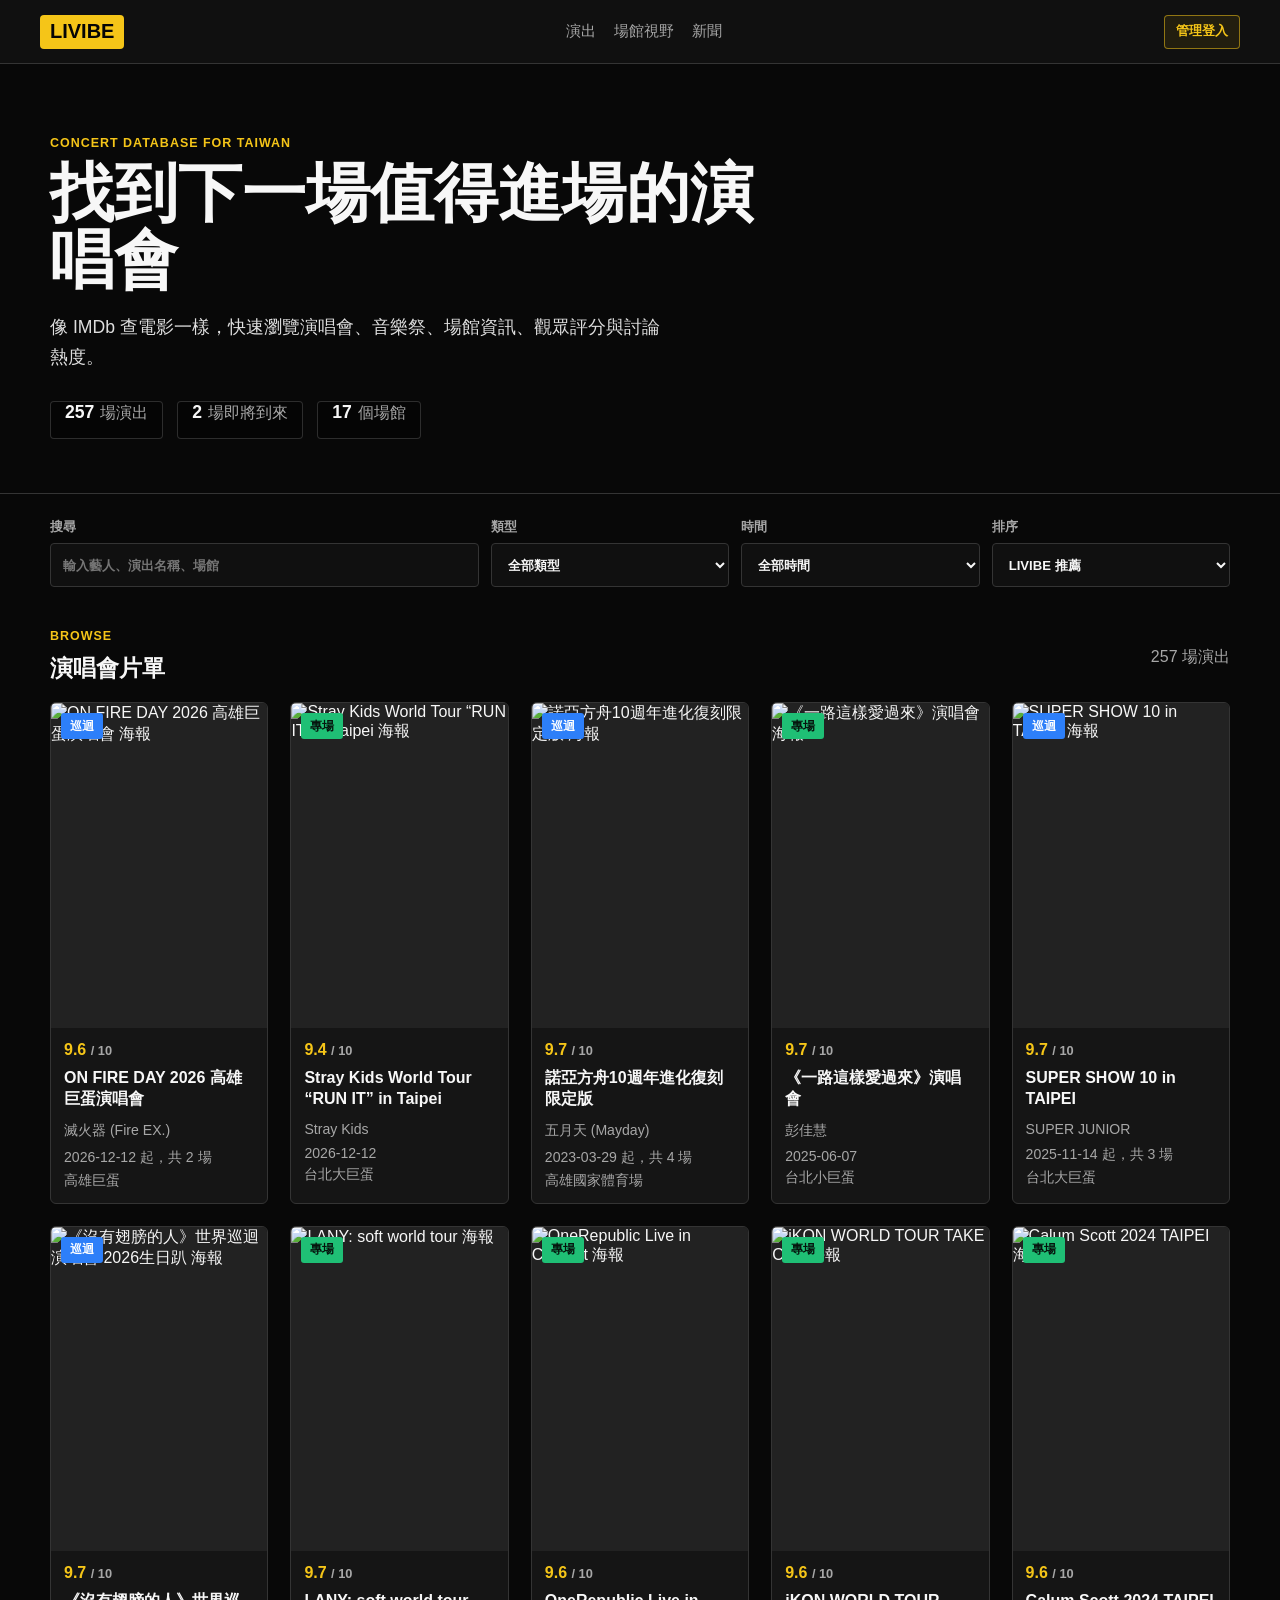
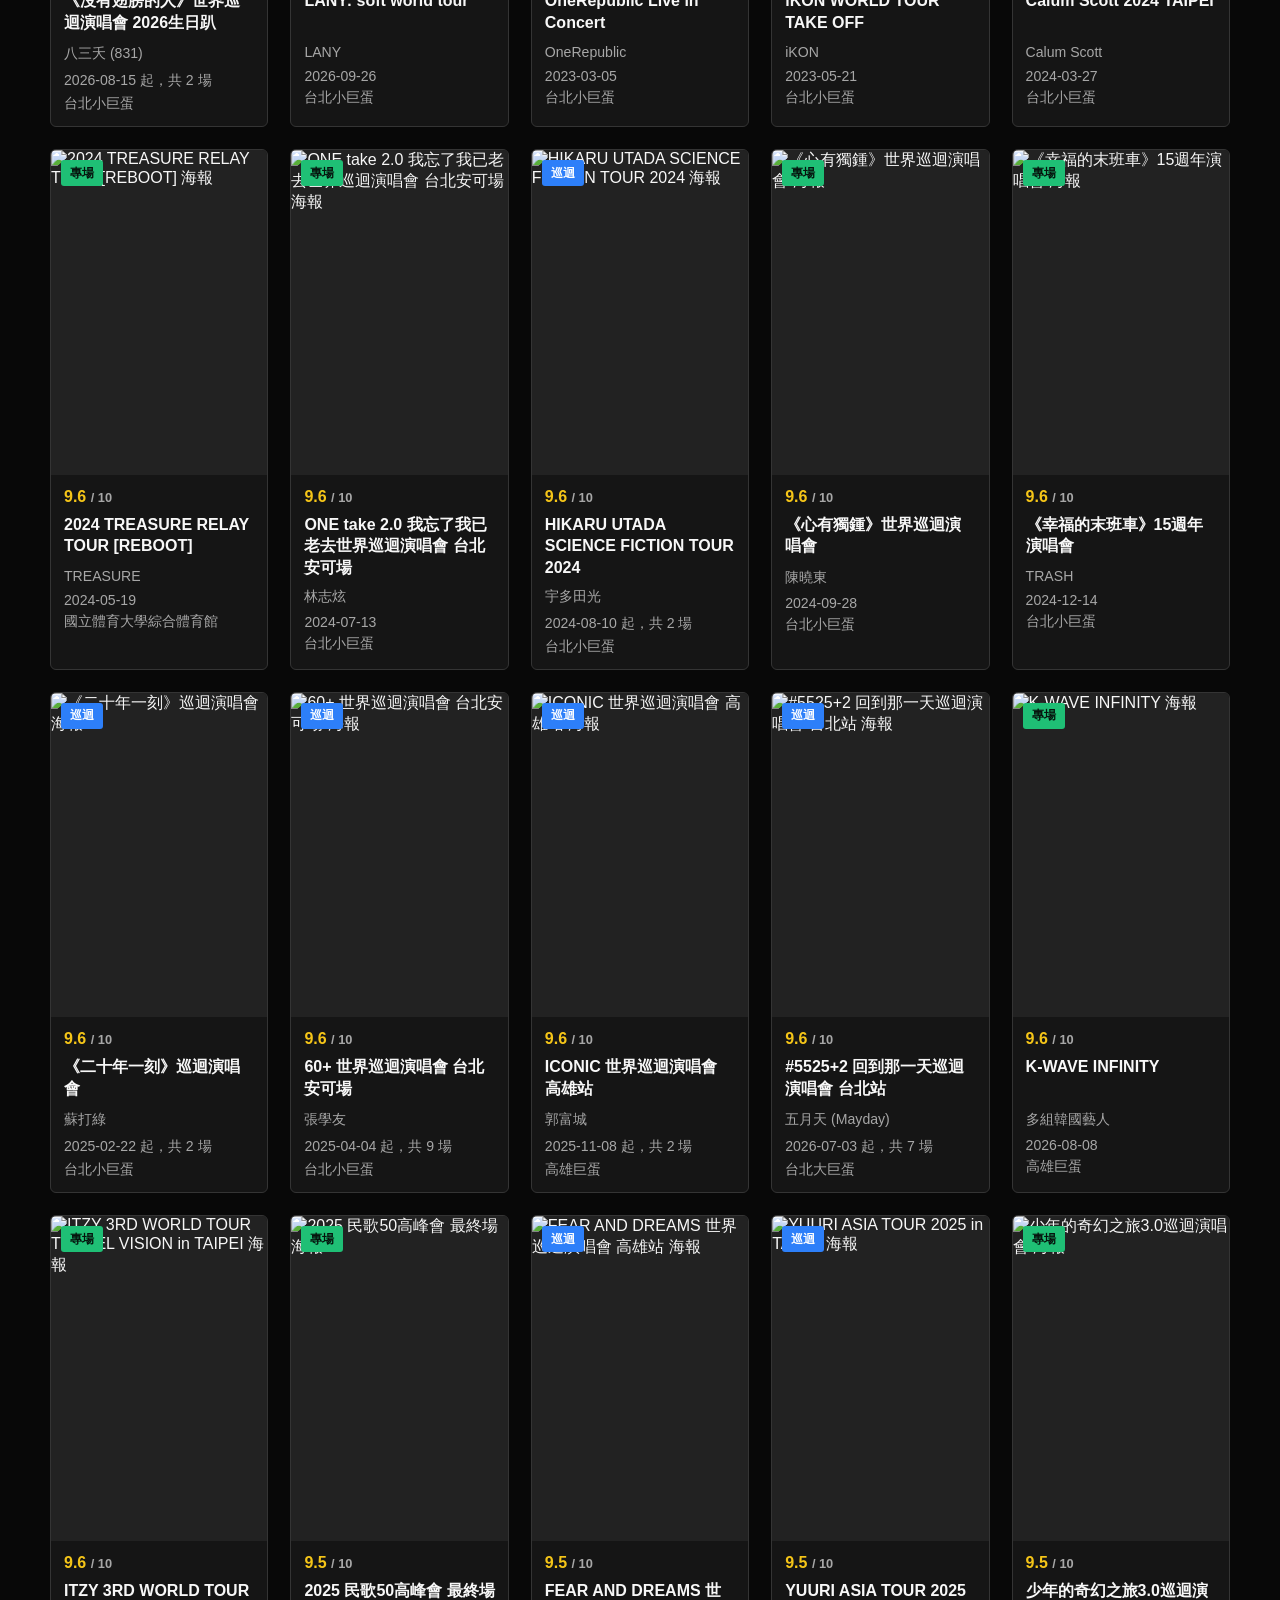
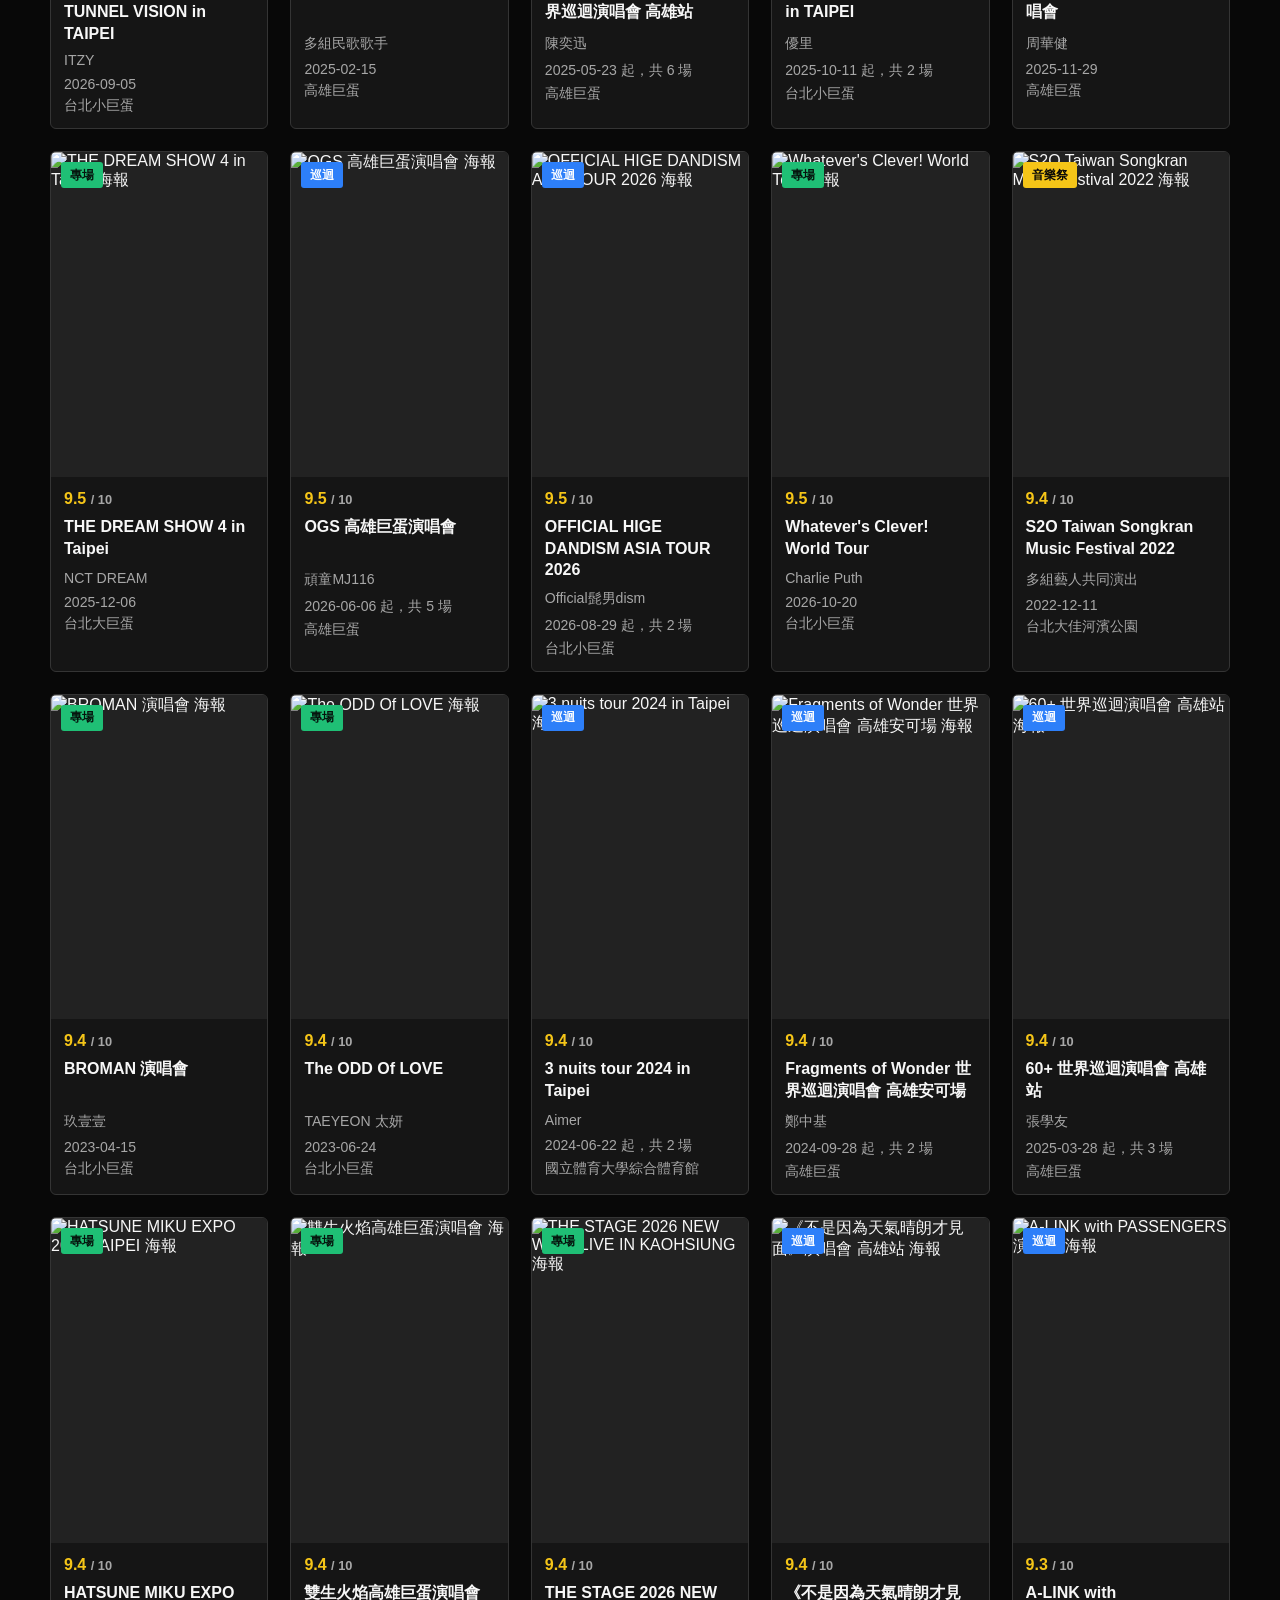
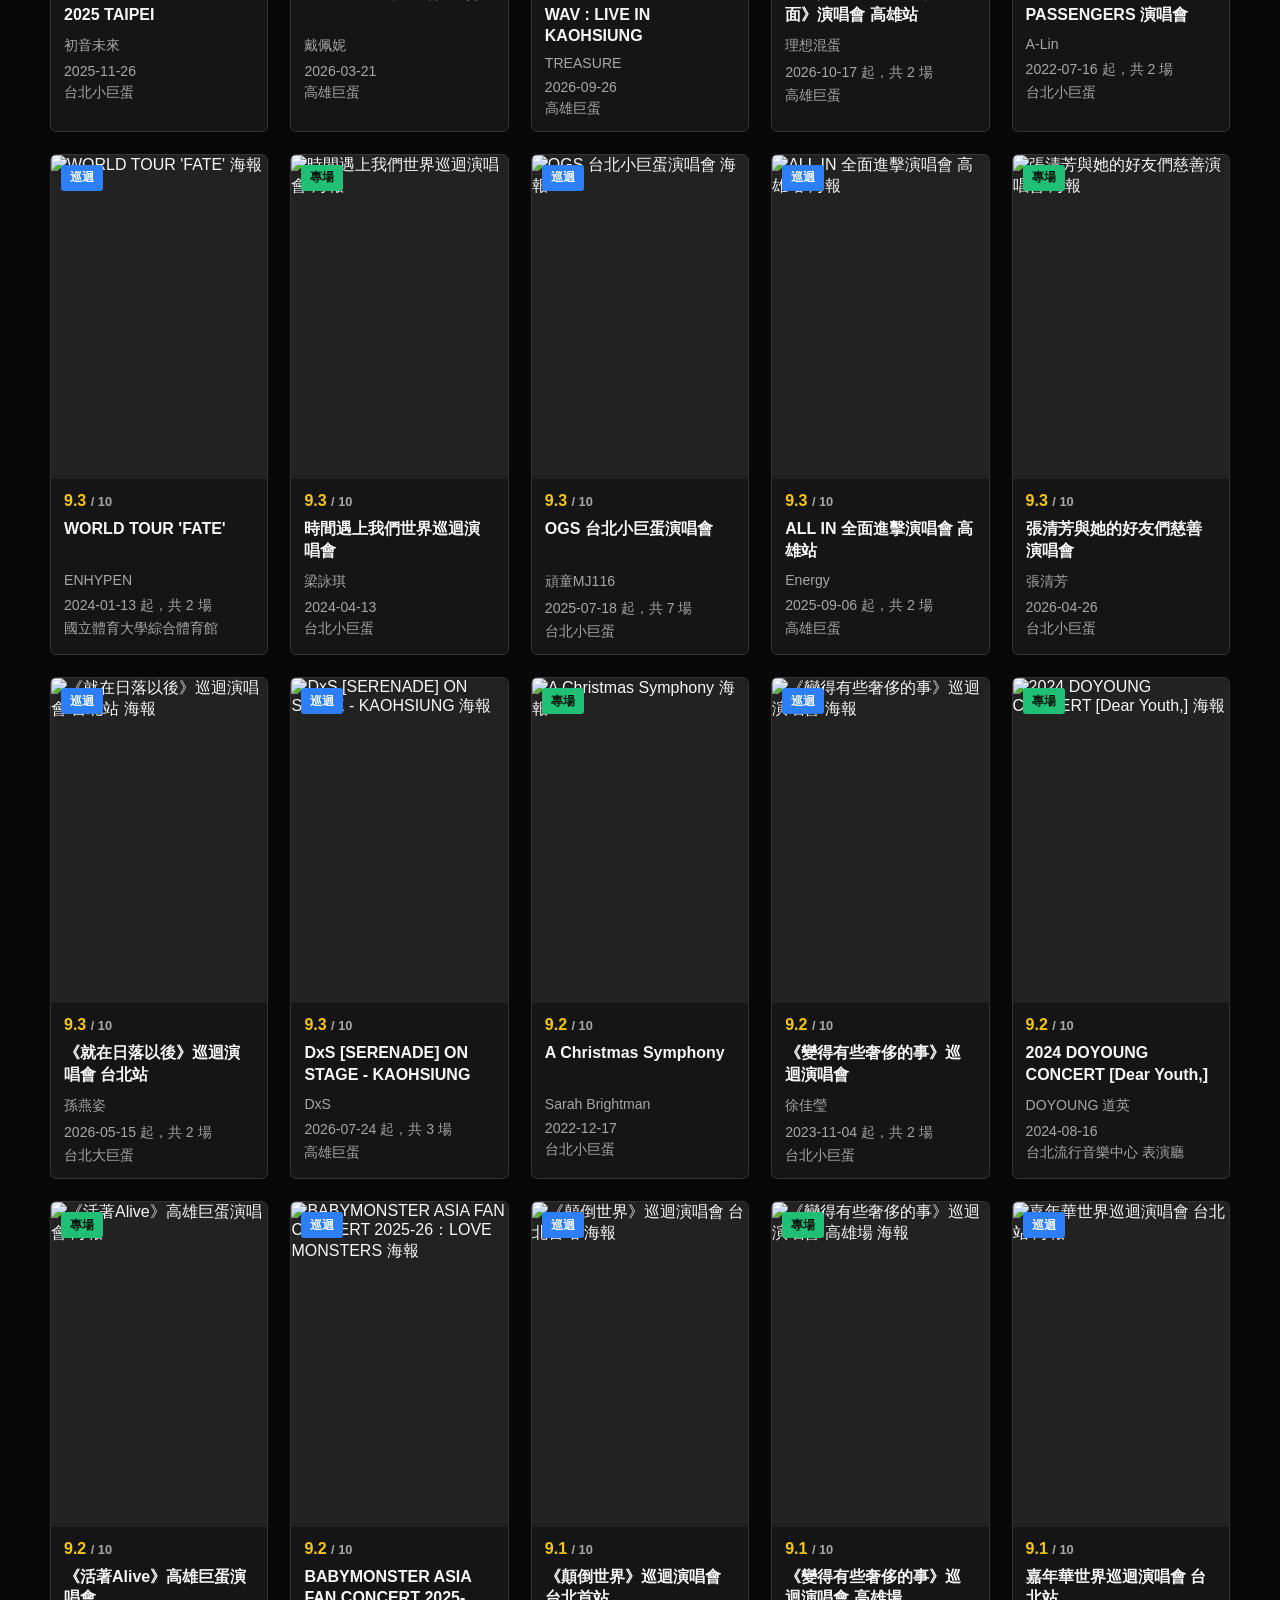
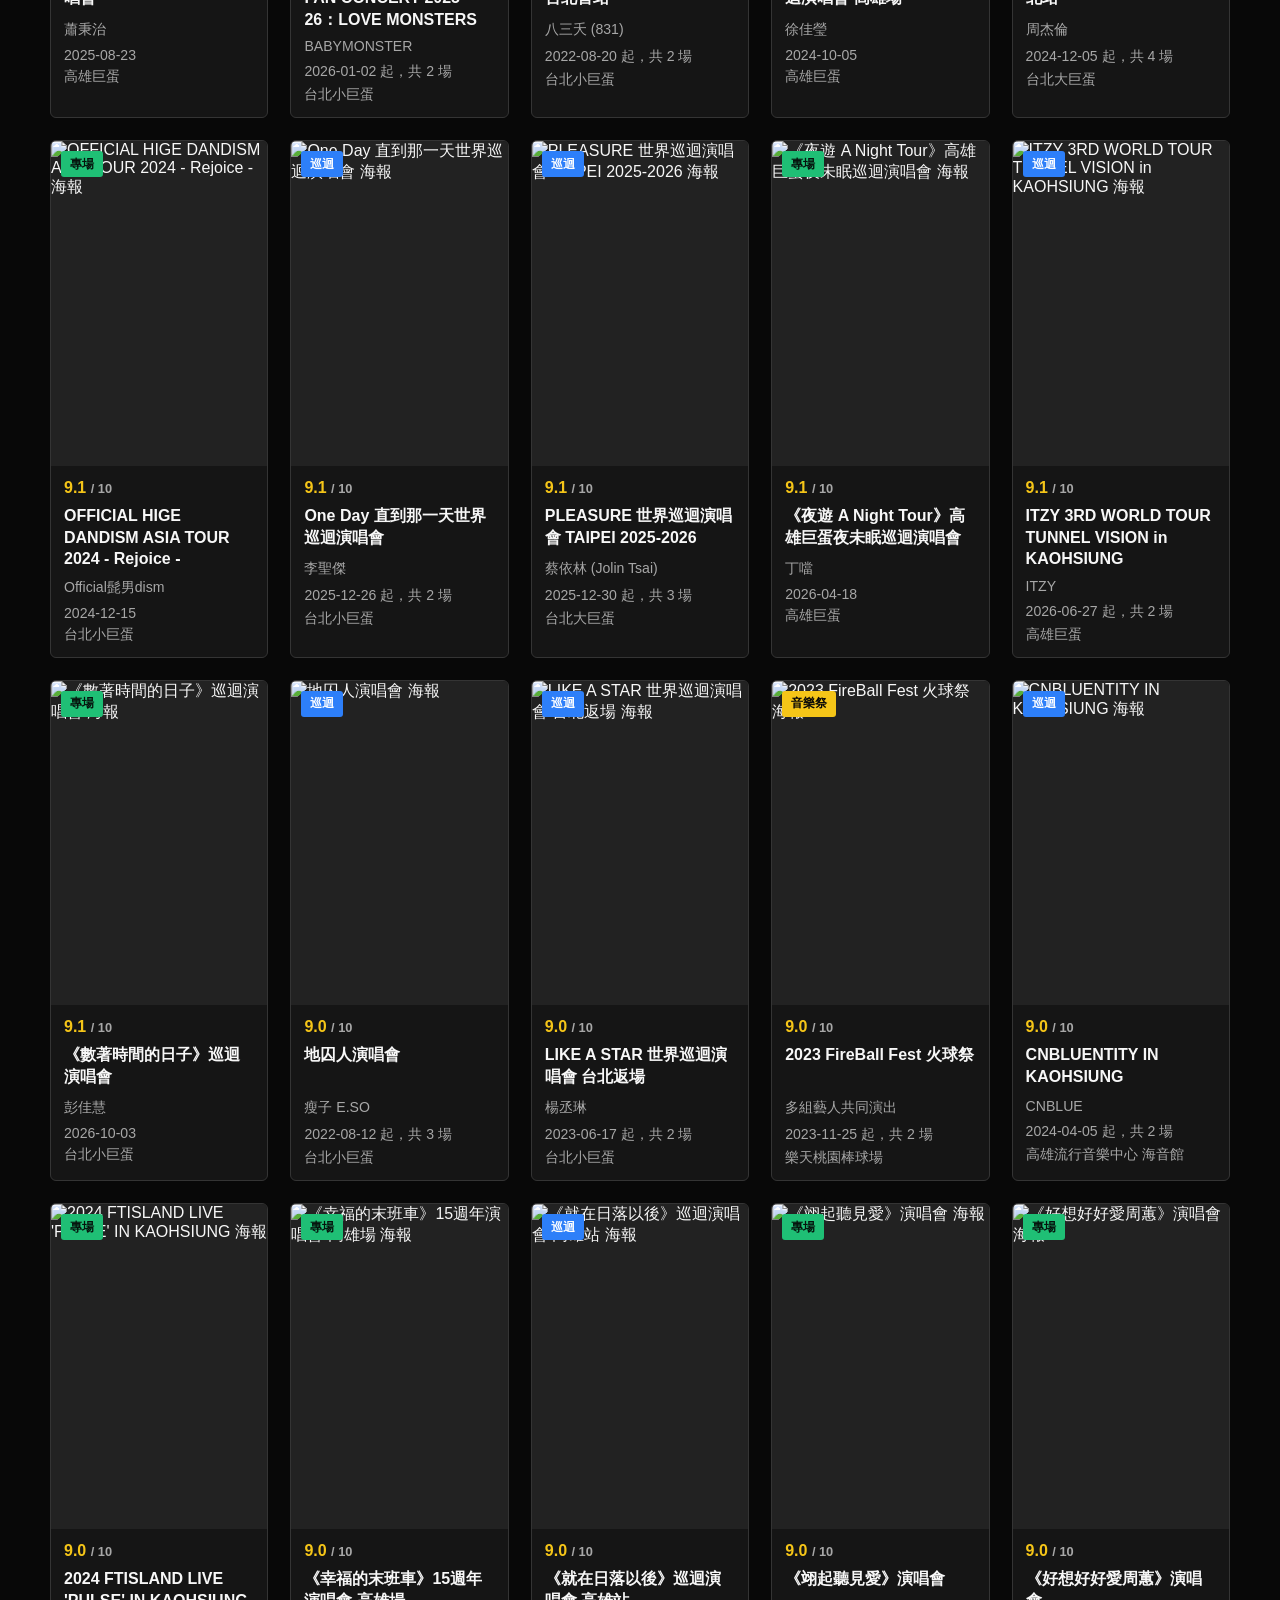
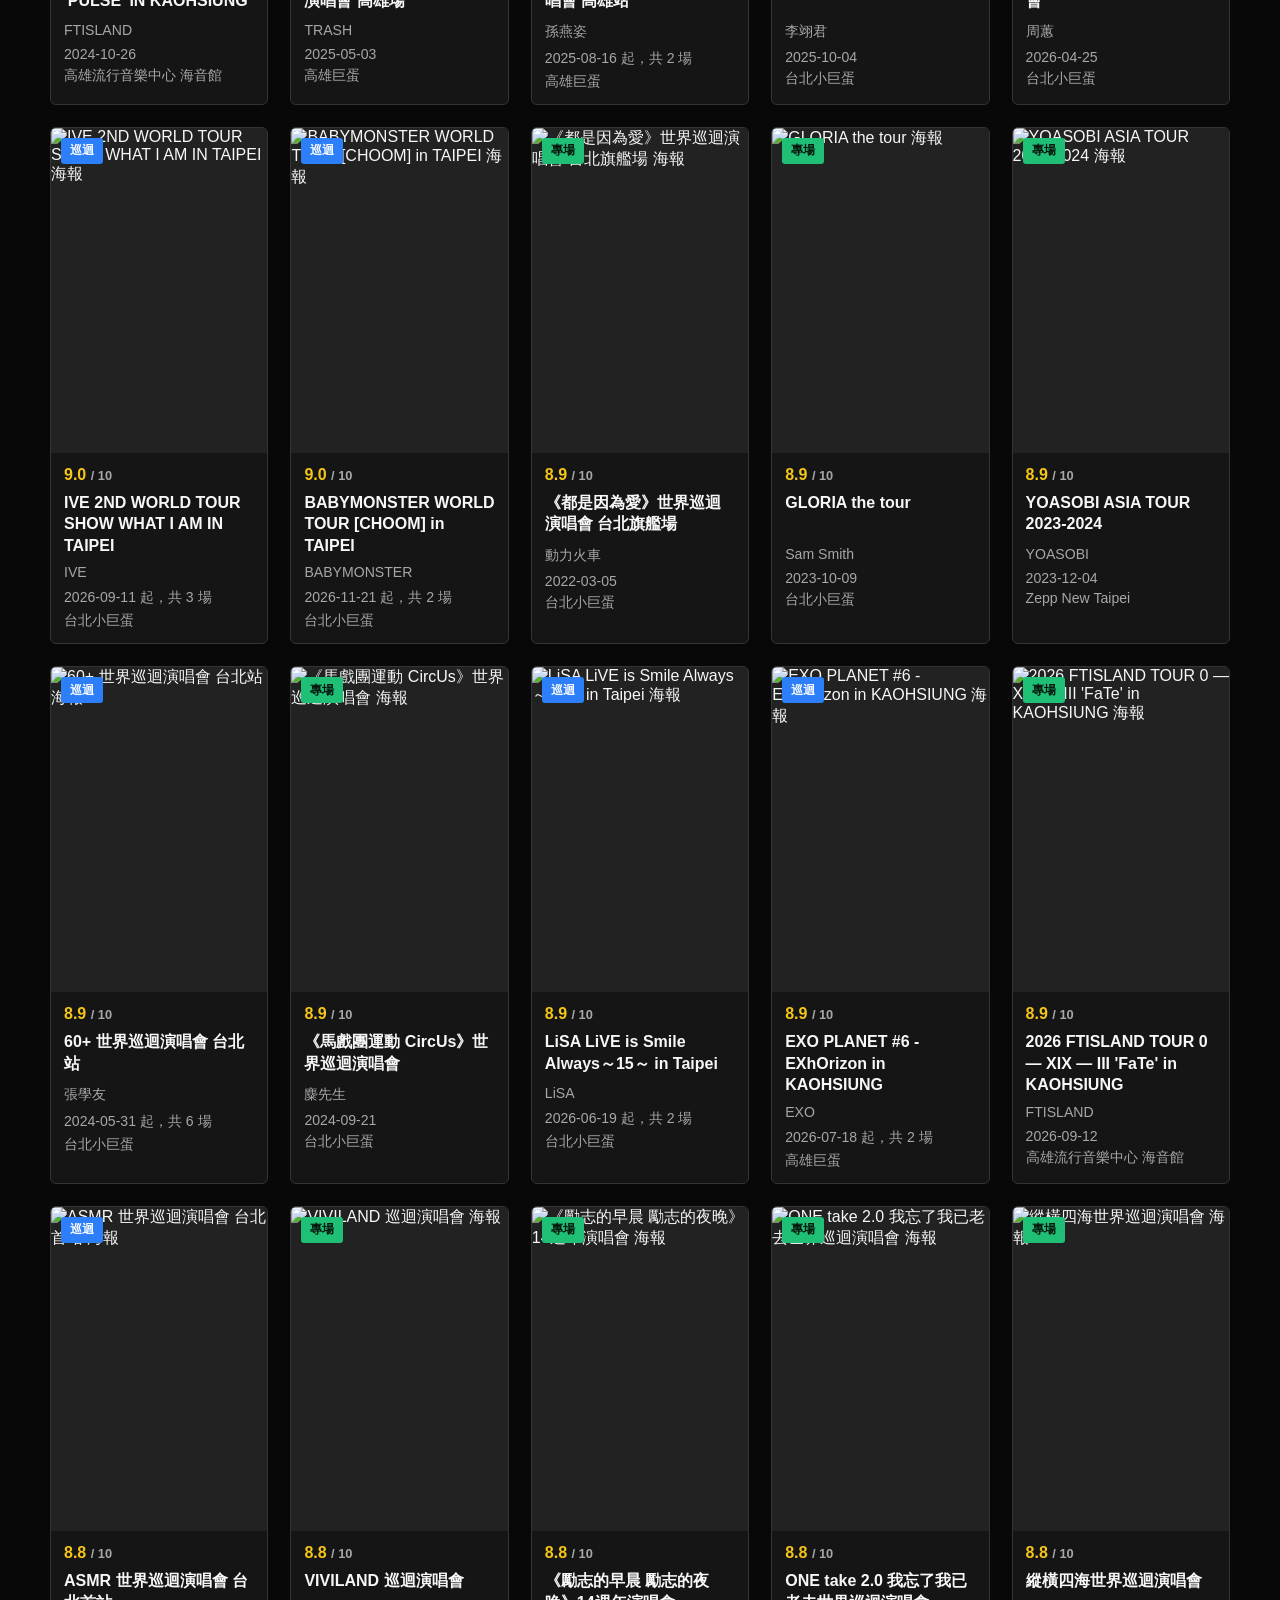
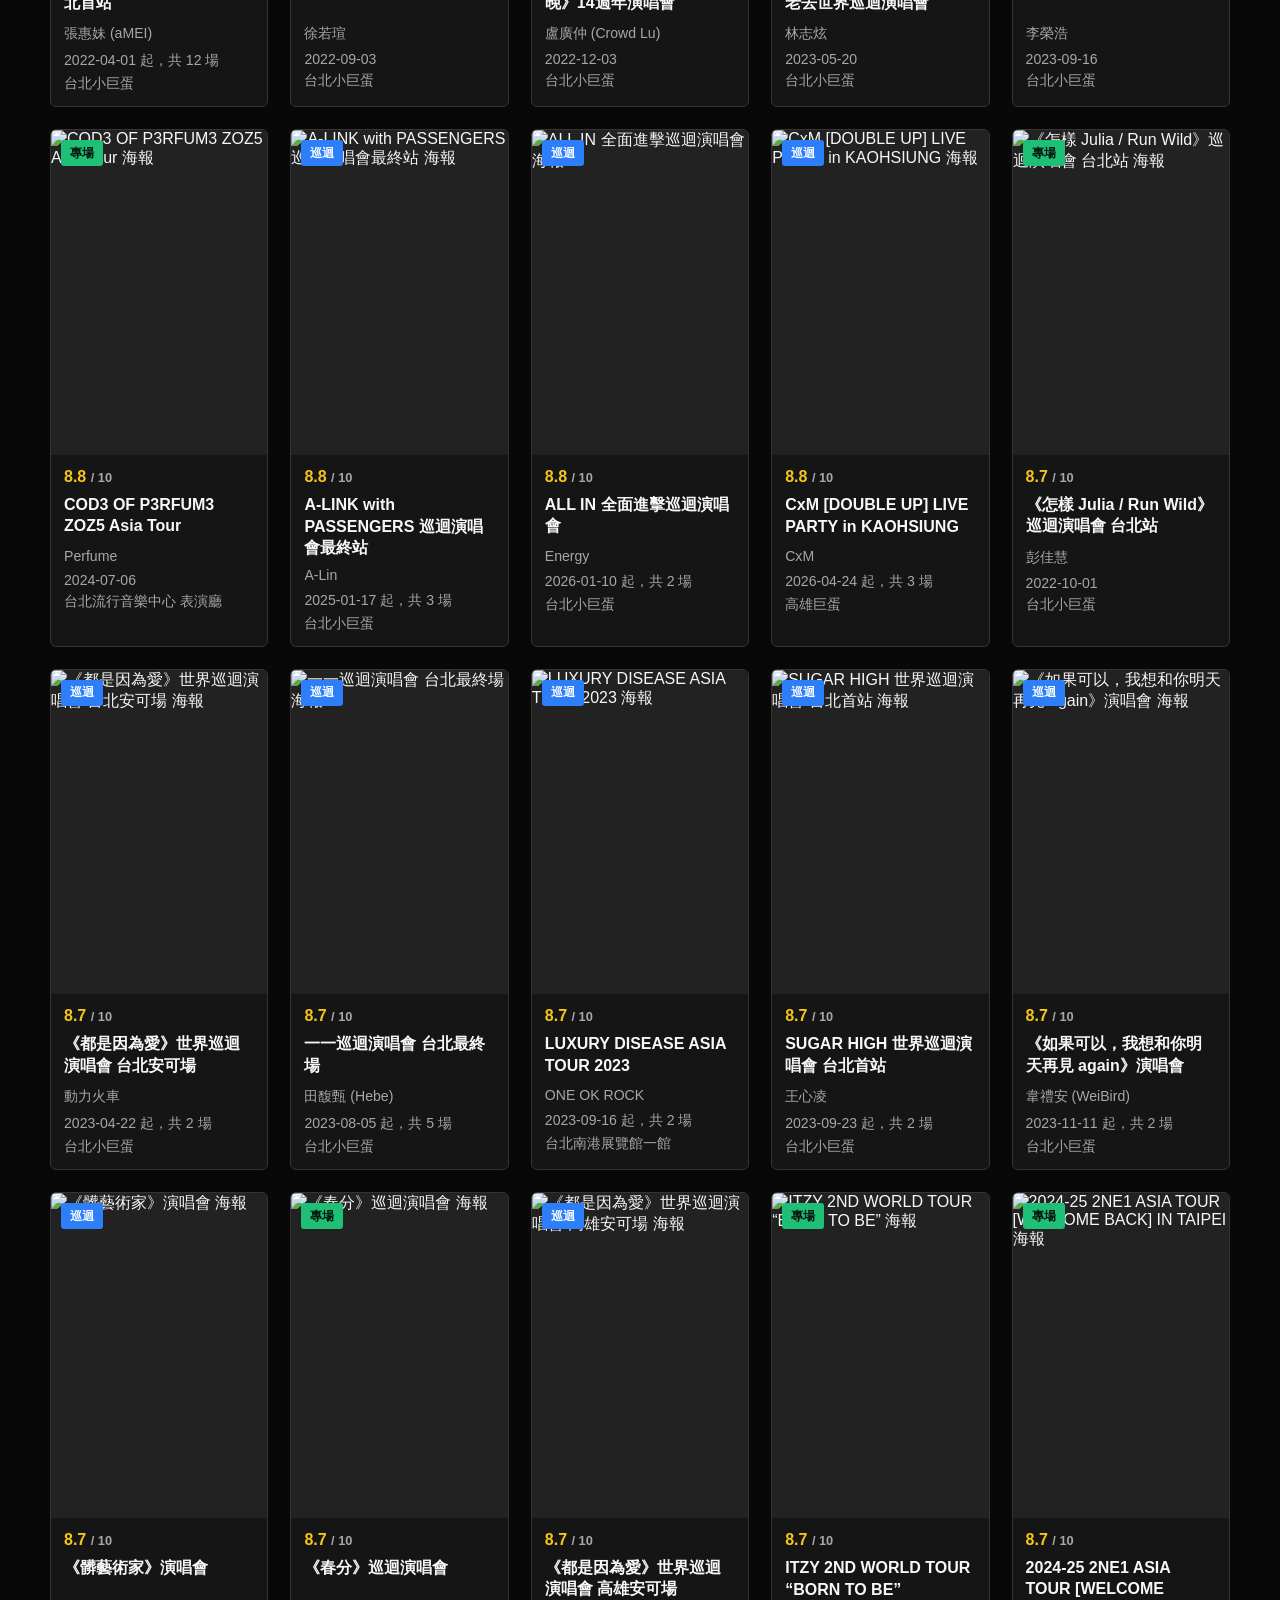
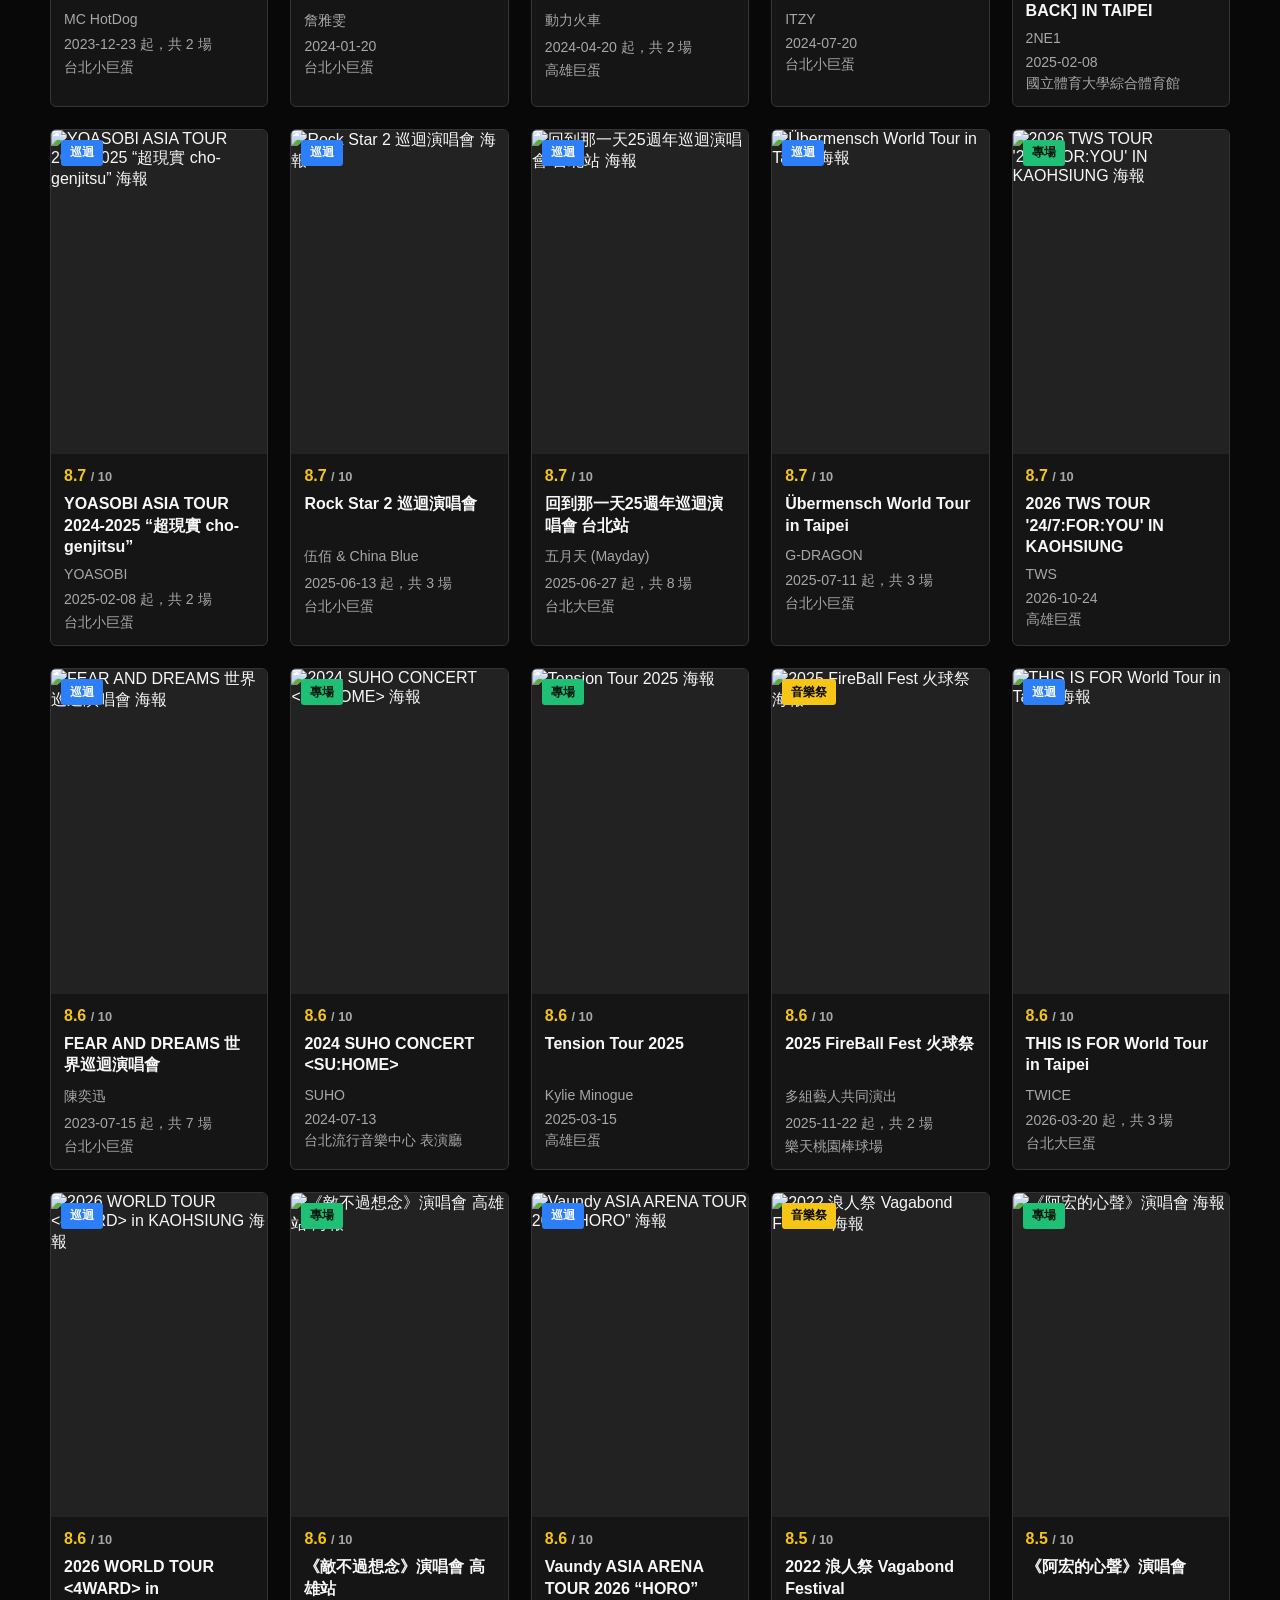
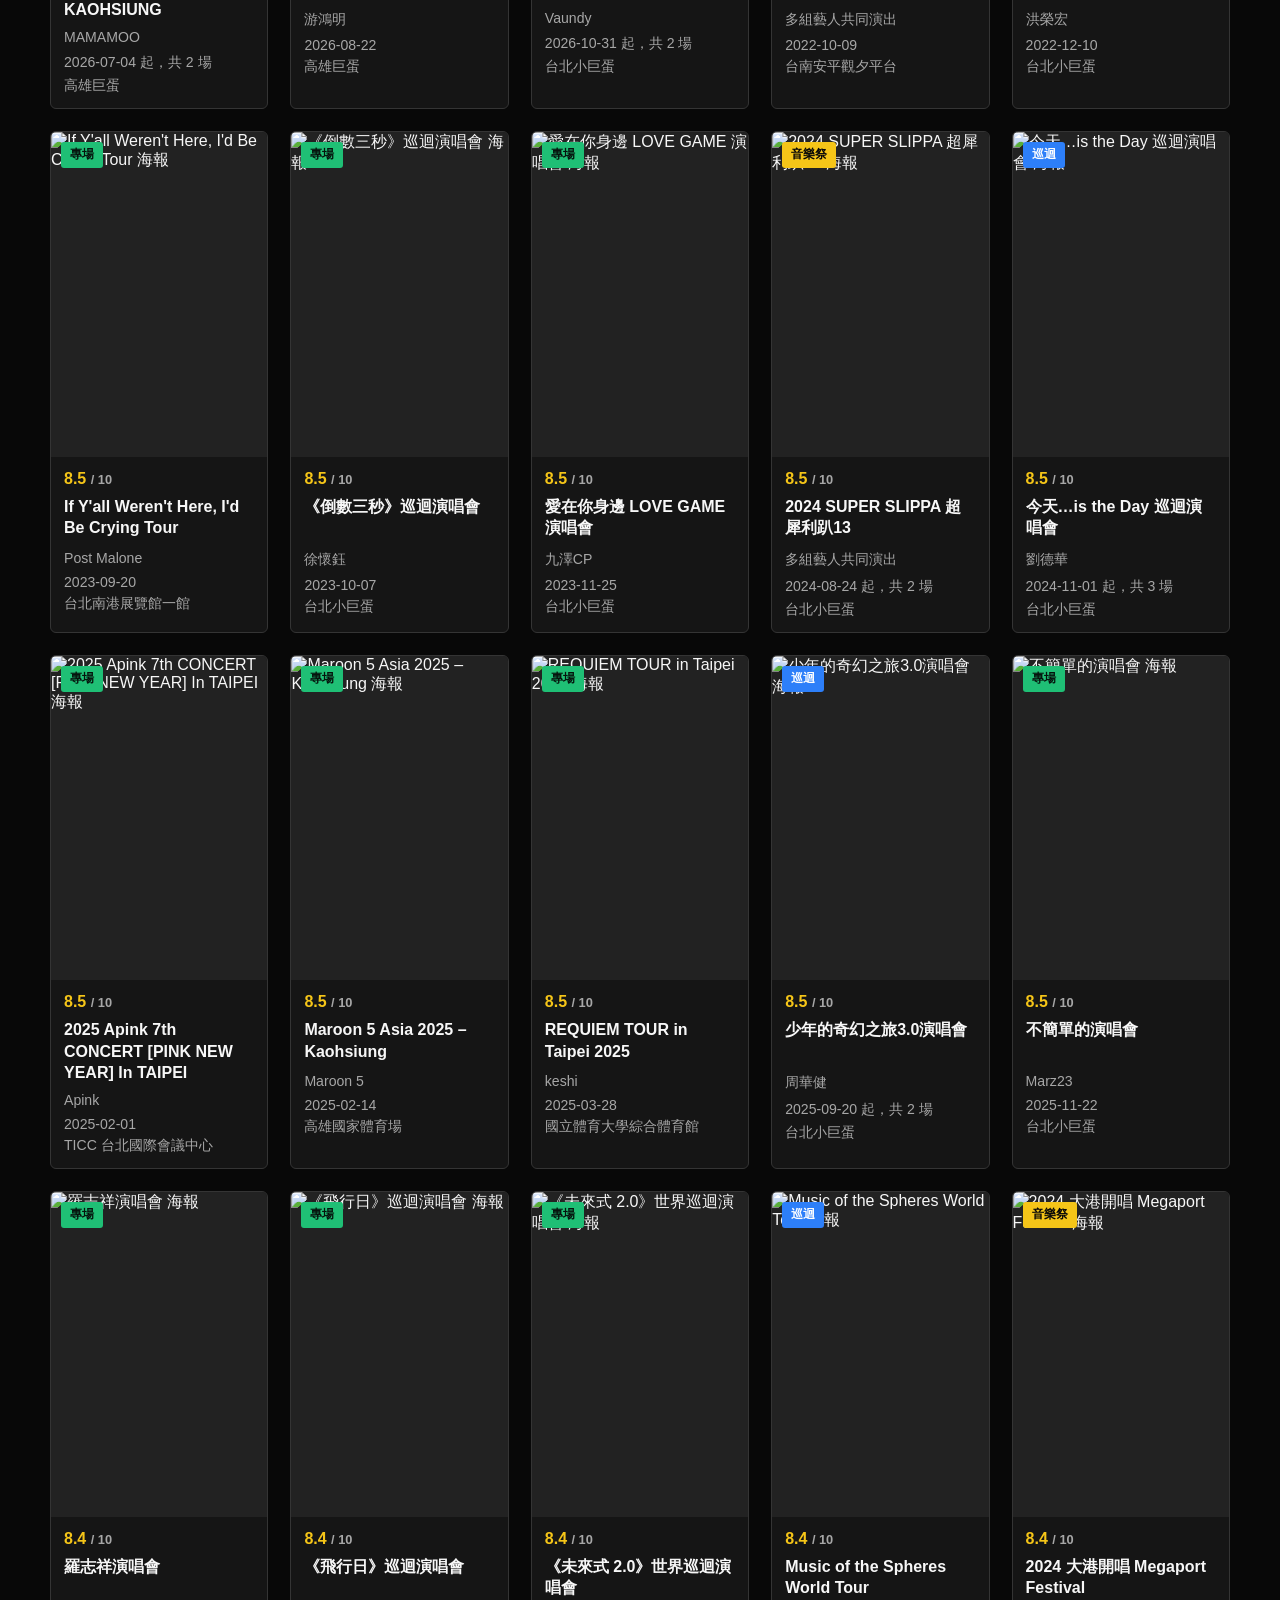
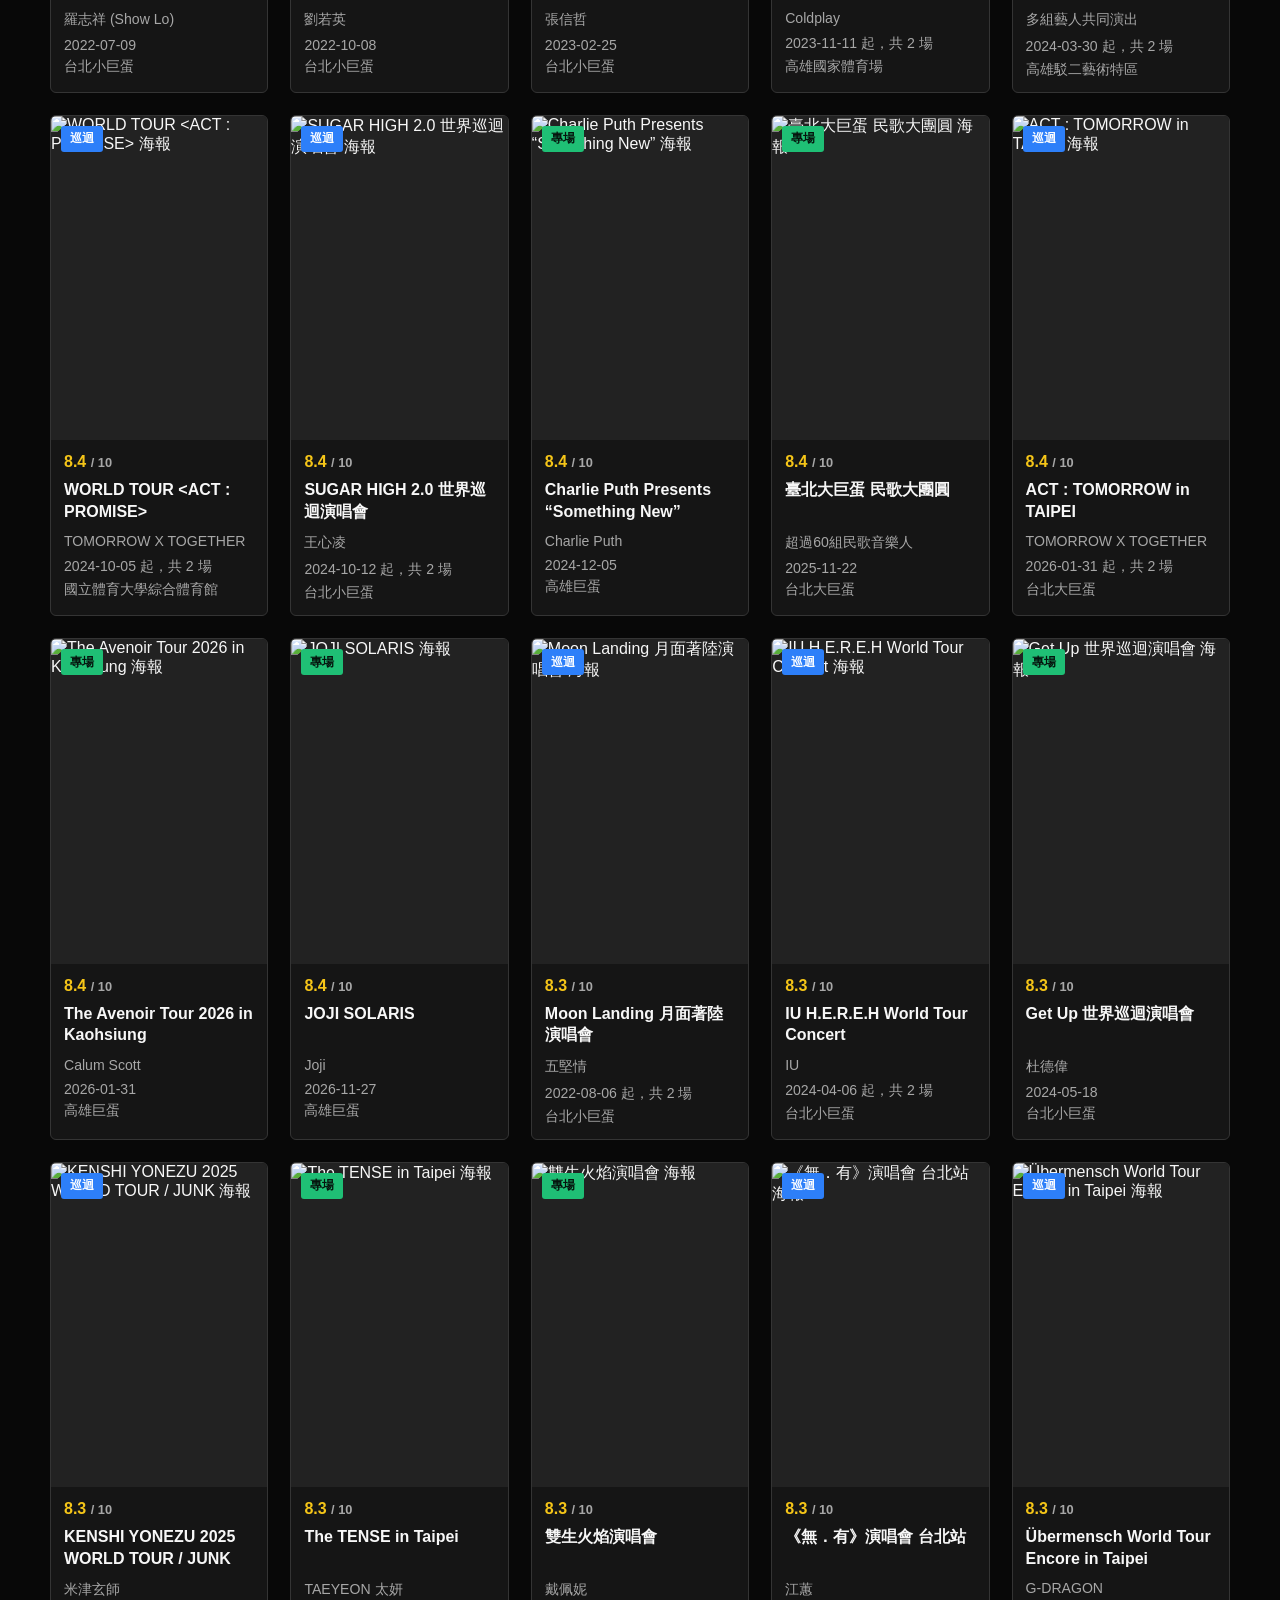
==== index.html @ 7f2c0814 "整合場館視野與管理權限" ====
<!DOCTYPE html>
<html lang="zh-TW">
<head>
    <meta charset="UTF-8">
    <meta name="viewport" content="width=device-width, initial-scale=1.0">
    <title>LIVIBE - 演唱會資料庫</title>
    <link rel="stylesheet" href="assets/css/app.css?v=20260821-10">
</head>
<body>
    <nav class="navbar">
        <a href="index.html" class="logo-box">LIVIBE</a>
        <div class="nav-links">
            <a href="#concert-grid">演出</a>
            <a href="venues.html">場館視野</a>
            <a href="#news-strip">新聞</a>
        </div>
        <a class="nav-auth-link" data-auth-link href="login.html">管理登入</a>
    </nav>

    <header class="home-hero">
        <div class="hero-media" aria-hidden="true"></div>
        <div class="hero-content">
            <p class="eyebrow">Concert Database for Taiwan</p>
            <h1>找到下一場值得進場的演唱會</h1>
            <p class="hero-copy">像 IMDb 查電影一樣，快速瀏覽演唱會、音樂祭、場館資訊、觀眾評分與討論熱度。</p>
            <div class="hero-stats" id="hero-stats">
                <span>載入資料中</span>
            </div>
        </div>
    </header>

    <main>
        <section class="toolbar" aria-label="演唱會搜尋與篩選">
            <label class="search-box">
                <span>搜尋</span>
                <input type="search" id="search-input" placeholder="輸入藝人、演出名稱、場館">
            </label>

            <label>
                <span>類型</span>
                <select id="filter-tag">
                    <option value="all">全部類型</option>
                    <option value="TOUR">巡迴</option>
                    <option value="FESTIVAL">音樂祭</option>
                    <option value="SHOWCASE">專場</option>
                </select>
            </label>

            <label>
                <span>時間</span>
                <select id="filter-period">
                    <option value="all">全部時間</option>
                    <option value="upcoming">即將到來</option>
                    <option value="past">歷史演出</option>
                </select>
            </label>

            <label>
                <span>排序</span>
                <select id="sort-order">
                    <option value="popular">LIVIBE 推薦</option>
                    <option value="newest">日期新到舊</option>
                    <option value="oldest">日期舊到新</option>
                    <option value="rating">評分最高</option>
                </select>
            </label>
        </section>

        <section class="section-header">
            <div>
                <p class="eyebrow">Browse</p>
                <h2>演唱會片單</h2>
            </div>
            <p id="result-count">0 場演出</p>
        </section>

        <section id="concert-grid" class="concert-grid" aria-live="polite"></section>

        <section class="news-strip" id="news-strip">
            <div class="section-header compact">
                <div>
                    <p class="eyebrow">Newsroom</p>
                    <h2>近期關注</h2>
                </div>
            </div>
            <div class="news-grid" id="home-news"></div>
        </section>
    </main>

    <script src="assets/data/site-data.js?v=20260821-3"></script>
    <script src="assets/js/core.js?v=20260821-10"></script>
    <script src="assets/js/home.js?v=20260821-3"></script>
</body>
</html>
---- assets/css/app.css ----
:root {
    --imdb-yellow: #f5c518;
    --bg: #080808;
    --surface: #151515;
    --surface-soft: #202020;
    --line: #343434;
    --text: #f7f7f7;
    --muted: #a7a7a7;
    --blue: #2d7ff9;
    --green: #1fbf75;
    --red: #ff5a5f;
}

/* Admin sign-in */
.login-page {
    min-height: 100vh;
    background: radial-gradient(circle at 50% 0%, rgba(245, 197, 24, .08), transparent 42%), var(--bg);
}

.login-shell {
    display: grid;
    place-items: center;
    width: min(100% - 32px, 520px);
    min-height: calc(100vh - 64px);
    margin: 0 auto;
    padding: 48px 0;
}

.login-card {
    width: 100%;
    padding: clamp(24px, 5vw, 42px);
    border: 1px solid var(--line);
    border-radius: 8px;
    background: linear-gradient(145deg, #1b1b1b, var(--surface));
    box-shadow: 0 18px 55px rgba(0, 0, 0, .38);
}

.login-brand {
    display: inline-flex;
    align-items: center;
    min-height: 34px;
    margin-bottom: 20px;
    padding: 0 10px;
    border-radius: 4px;
    background: var(--imdb-yellow);
    color: #050505;
    font-size: 1.15rem;
    font-weight: 900;
}

.login-copy {
    margin: 0 0 26px;
    color: var(--muted);
    line-height: 1.65;
}

.login-card h1 {
    margin: 0 0 9px;
    color: var(--text);
    font-size: clamp(1.55rem, 4vw, 2rem);
}

.login-form {
    display: grid;
    gap: 16px;
}

.login-field {
    display: grid;
    gap: 7px;
    color: var(--muted);
    font-size: .84rem;
    font-weight: 700;
}

.login-field input {
    min-height: 46px;
}

.login-field input[aria-invalid="true"],
.login-field input.error {
    border-color: var(--red);
    box-shadow: 0 0 0 2px rgba(255, 90, 95, .12);
}

.login-actions {
    display: flex;
    align-items: center;
    justify-content: space-between;
    gap: 12px;
    margin-top: 4px;
}

.login-actions button {
    min-height: 42px;
}

.login-message {
    margin: 0;
    padding: 10px 12px;
    border: 1px solid var(--line);
    border-radius: 4px;
    color: var(--muted);
    font-size: .84rem;
    line-height: 1.5;
}

.login-message:empty {
    display: none;
}

.login-message.error {
    border-color: rgba(255, 90, 95, .58);
    background: rgba(255, 90, 95, .1);
    color: #ffb1b4;
}

.login-message.success {
    border-color: rgba(31, 191, 117, .58);
    background: rgba(31, 191, 117, .1);
    color: #8be3b8;
}

.password-hint {
    margin: -8px 0 0;
    color: var(--muted);
    font-size: .75rem;
    font-weight: 400;
    line-height: 1.5;
}

/* Concert configuration management */
.concert-config-admin {
    display: flex;
    align-items: center;
    justify-content: space-between;
    gap: 12px;
    flex-wrap: wrap;
    padding: 10px 12px;
    border: 1px solid var(--line);
    border-radius: 5px;
    background: var(--surface-soft);
}

.concert-config-control {
    display: inline-flex;
    align-items: center;
    gap: 8px;
    color: var(--muted);
    font-size: .78rem;
    font-weight: 700;
}

.concert-config-control select {
    width: auto;
    min-width: 150px;
    min-height: 34px;
    padding: 6px 9px;
    border-color: #454545;
    background: #101010;
    color: var(--text);
    font-size: .8rem;
}

.concert-config-status {
    display: inline-flex;
    align-items: center;
    min-height: 25px;
    padding: 3px 9px;
    border: 1px solid rgba(31, 191, 117, .5);
    border-radius: 999px;
    background: rgba(31, 191, 117, .1);
    color: #8be3b8;
    font-size: .72rem;
    font-weight: 800;
    white-space: nowrap;
}

@media (max-width: 560px) {
    .login-shell {
        width: min(100% - 24px, 520px);
        min-height: calc(100vh - 32px);
        padding: 24px 0;
    }

    .login-card {
        padding: 24px 20px;
    }

    .login-actions {
        align-items: stretch;
        flex-direction: column;
    }

    .login-actions button,
    .login-actions a {
        width: 100%;
        text-align: center;
    }

    .concert-config-admin,
    .concert-config-control {
        align-items: stretch;
        flex-direction: column;
    }

    .concert-config-control,
    .concert-config-control select,
    .concert-config-status {
        width: 100%;
    }
}

* {
    box-sizing: border-box;
}

body {
    margin: 0;
    background: var(--bg);
    color: var(--text);
    font-family: Arial, "Noto Sans TC", "Microsoft JhengHei", sans-serif;
}

a {
    color: inherit;
    text-decoration: none;
}

button,
input,
select,
textarea {
    font: inherit;
}

.navbar {
    position: sticky;
    top: 0;
    z-index: 20;
    display: flex;
    align-items: center;
    justify-content: space-between;
    gap: 24px;
    min-height: 64px;
    padding: 0 40px;
    background: rgba(18, 18, 18, .94);
    border-bottom: 1px solid var(--line);
    backdrop-filter: blur(14px);
}

.logo-box {
    display: inline-flex;
    align-items: center;
    min-height: 34px;
    padding: 0 10px;
    border-radius: 4px;
    background: var(--imdb-yellow);
    color: #050505;
    font-size: 1.25rem;
    font-weight: 900;
    letter-spacing: 0;
}

.nav-links {
    display: flex;
    align-items: center;
    gap: 18px;
    color: var(--muted);
    font-size: .95rem;
}

.nav-links a:hover {
    color: var(--text);
}

.nav-links .nav-active {
    color: var(--imdb-yellow);
}

.nav-auth-link,
.role-auth-action {
    display: inline-flex;
    align-items: center;
    justify-content: center;
    min-height: 34px;
    padding: 6px 11px;
    border: 1px solid rgba(245, 197, 24, .52);
    border-radius: 4px;
    background: rgba(245, 197, 24, .08);
    color: var(--imdb-yellow);
    font-size: .8rem;
    font-weight: 800;
    cursor: pointer;
}

.nav-auth-link:hover,
.nav-auth-link:focus-visible,
.role-auth-action:hover,
.role-auth-action:focus-visible {
    background: var(--imdb-yellow);
    color: #050505;
}

.home-hero {
    position: relative;
    min-height: 430px;
    display: grid;
    align-items: end;
    overflow: hidden;
    border-bottom: 1px solid var(--line);
}

.hero-media {
    position: absolute;
    inset: 0;
    background:
        linear-gradient(90deg, rgba(8, 8, 8, .96) 0%, rgba(8, 8, 8, .76) 45%, rgba(8, 8, 8, .18) 100%),
        url("https://images.unsplash.com/photo-1501386761578-eac5c94b800a?q=80&w=1800&auto=format&fit=crop") center / cover;
}

.hero-content {
    position: relative;
    width: min(1180px, calc(100% - 48px));
    margin: 0 auto;
    padding: 72px 0 54px;
}

.eyebrow {
    margin: 0 0 10px;
    color: var(--imdb-yellow);
    font-size: .78rem;
    font-weight: 800;
    letter-spacing: .08em;
    text-transform: uppercase;
}

.home-hero h1 {
    max-width: 760px;
    margin: 0;
    font-size: clamp(2.4rem, 5vw, 4.9rem);
    line-height: 1.04;
}

.hero-copy {
    max-width: 620px;
    margin: 20px 0 0;
    color: #dedede;
    font-size: 1.1rem;
    line-height: 1.7;
}

.hero-stats {
    display: flex;
    flex-wrap: wrap;
    gap: 14px;
    margin-top: 28px;
}

.hero-stats span {
    display: inline-flex;
    align-items: baseline;
    gap: 6px;
    min-height: 38px;
    padding: 0 14px;
    border: 1px solid rgba(255, 255, 255, .16);
    border-radius: 4px;
    background: rgba(0, 0, 0, .36);
    color: var(--muted);
}

.hero-stats strong {
    color: var(--text);
    font-size: 1.1rem;
}

main {
    width: min(1180px, calc(100% - 48px));
    margin: 0 auto;
}

.toolbar {
    display: grid;
    grid-template-columns: minmax(240px, 1.8fr) repeat(3, minmax(140px, 1fr));
    gap: 12px;
    padding: 24px 0;
}

.toolbar label,
.review-form label {
    display: grid;
    gap: 7px;
    color: var(--muted);
    font-size: .82rem;
    font-weight: 700;
}

input,
select,
textarea {
    width: 100%;
    min-height: 44px;
    border: 1px solid var(--line);
    border-radius: 4px;
    background: #101010;
    color: var(--text);
    padding: 10px 12px;
    outline: none;
}

textarea {
    resize: vertical;
}

input:focus,
select:focus,
textarea:focus {
    border-color: var(--imdb-yellow);
}

.section-header {
    display: flex;
    align-items: end;
    justify-content: space-between;
    gap: 18px;
    padding: 18px 0;
}

.section-header h2,
.panel h2 {
    margin: 0;
    font-size: 1.45rem;
}

.section-header > p {
    color: var(--muted);
}

.concert-grid {
    display: grid;
    grid-template-columns: repeat(auto-fill, minmax(205px, 1fr));
    gap: 22px;
    padding-bottom: 38px;
}

.concert-card {
    min-width: 0;
    overflow: hidden;
    border: 1px solid var(--line);
    border-radius: 6px;
    background: var(--surface);
    transition: transform .18s ease, border-color .18s ease, background .18s ease;
}

.concert-card:hover {
    transform: translateY(-4px);
    border-color: rgba(245, 197, 24, .62);
    background: #1d1d1d;
}

.poster-wrapper {
    position: relative;
    aspect-ratio: 2 / 3;
    background: #222;
}

.poster-wrapper img {
    display: block;
    width: 100%;
    height: 100%;
    object-fit: cover;
}

.type-pill {
    display: inline-flex;
    align-items: center;
    min-height: 26px;
    padding: 0 9px;
    border-radius: 3px;
    background: var(--surface-soft);
    color: var(--text);
    font-size: .76rem;
    font-weight: 900;
}

.poster-wrapper .type-pill {
    position: absolute;
    top: 10px;
    left: 10px;
}

.tag-festival {
    background: var(--imdb-yellow);
    color: #080808;
}

.tag-tour {
    background: var(--blue);
    color: #fff;
}

.tag-showcase {
    background: var(--green);
    color: #06130d;
}

.card-content {
    display: grid;
    gap: 8px;
    padding: 13px;
}

.card-rating {
    color: var(--imdb-yellow);
    font-weight: 900;
}

.card-rating span {
    color: var(--muted);
    font-size: .8rem;
}

.card-content h3 {
    min-height: 46px;
    margin: 0;
    font-size: 1rem;
    line-height: 1.35;
}

.card-content p,
.card-meta {
    margin: 0;
    color: var(--muted);
    font-size: .88rem;
}

.card-meta {
    display: grid;
    gap: 4px;
}

.news-strip {
    padding: 22px 0 54px;
    border-top: 1px solid var(--line);
}

.news-grid,
.news-list {
    display: grid;
    grid-template-columns: repeat(3, 1fr);
    gap: 14px;
}

.news-card {
    display: grid;
    gap: 9px;
    min-height: 150px;
    padding: 16px;
    border: 1px solid var(--line);
    border-radius: 6px;
    background: var(--surface);
}

.news-card:hover {
    border-color: rgba(245, 197, 24, .52);
}

.news-card span {
    color: var(--imdb-yellow);
    font-size: .78rem;
    font-weight: 800;
}

.news-card h3 {
    margin: 0;
    font-size: 1rem;
    line-height: 1.35;
}

.news-card p {
    margin: 0;
    color: var(--muted);
    font-size: .9rem;
    line-height: 1.55;
}

.empty-state {
    grid-column: 1 / -1;
    padding: 34px;
    border: 1px solid var(--line);
    border-radius: 6px;
    background: var(--surface);
    color: var(--muted);
    text-align: center;
}

.empty-state.error {
    color: var(--red);
}

.detail-page {
    padding-bottom: 60px;
}

.detail-hero {
    display: grid;
    grid-template-columns: minmax(260px, 360px) 1fr;
    gap: 36px;
    padding: 42px 0;
}

.detail-poster {
    min-height: 520px;
    border: 1px solid var(--line);
    border-radius: 6px;
    background: var(--surface) center / cover;
    box-shadow: 0 26px 60px rgba(0, 0, 0, .38);
}

.detail-main {
    align-self: center;
}

.detail-meta {
    display: flex;
    align-items: center;
    gap: 10px;
    margin-bottom: 16px;
    color: var(--muted);
}

#detail-title {
    margin: 0;
    font-size: clamp(2.1rem, 4.8vw, 4.8rem);
    line-height: 1.05;
}

.detail-artist {
    margin: 16px 0 0;
    color: var(--imdb-yellow);
    font-size: 1.3rem;
    font-weight: 800;
}

.rating-row {
    display: flex;
    flex-wrap: wrap;
    align-items: stretch;
    gap: 12px;
    margin: 28px 0;
}

.score-box {
    display: grid;
    gap: 2px;
    min-width: 130px;
    padding: 14px 16px;
    border: 1px solid rgba(245, 197, 24, .32);
    border-radius: 6px;
    background: rgba(245, 197, 24, .09);
}

.score-box span {
    color: var(--imdb-yellow);
    font-size: 1.55rem;
    font-weight: 900;
}

.score-box small {
    color: var(--muted);
}

.score-box.subtle {
    border-color: var(--line);
    background: var(--surface);
}

.primary-button,
.secondary-button {
    min-height: 50px;
    border: 0;
    border-radius: 4px;
    padding: 0 18px;
    font-weight: 900;
    cursor: pointer;
}

.primary-button {
    background: var(--imdb-yellow);
    color: #050505;
}

.secondary-button {
    border: 1px solid var(--line);
    background: var(--surface);
    color: var(--text);
}

.info-grid {
    display: grid;
    grid-template-columns: repeat(3, 1fr);
    gap: 10px;
    margin-bottom: 18px;
}

.info-grid div {
    display: grid;
    gap: 7px;
    min-height: 86px;
    padding: 14px;
    border: 1px solid var(--line);
    border-radius: 6px;
    background: var(--surface);
}

.info-grid span,
.session-box label {
    color: var(--muted);
    font-size: .8rem;
    font-weight: 800;
}

.info-grid strong {
    line-height: 1.45;
}

.session-box {
    display: grid;
    gap: 8px;
    max-width: 540px;
}

.detail-layout {
    display: grid;
    grid-template-columns: minmax(0, 1.45fr) minmax(320px, .75fr);
    gap: 22px;
}

.content-stack {
    display: grid;
    align-content: start;
    gap: 22px;
}

.panel {
    padding: 22px;
    border: 1px solid var(--line);
    border-radius: 6px;
    background: var(--surface);
}

.panel-header {
    display: flex;
    align-items: center;
    justify-content: space-between;
    gap: 16px;
    margin-bottom: 16px;
}

.text-link {
    color: var(--imdb-yellow);
    font-size: .92rem;
    font-weight: 800;
}

.summary-text {
    margin: 0 0 18px;
    color: #dedede;
    line-height: 1.8;
}

.artist-list,
.artist-day {
    display: grid;
    gap: 10px;
}

.artist-list h3,
.artist-day h3,
.view-panel h3 {
    margin: 0;
}

.artist-list ul {
    display: grid;
    grid-template-columns: repeat(auto-fit, minmax(180px, 1fr));
    gap: 9px;
    margin: 0;
    padding: 0;
    list-style: none;
}

.artist-list li {
    padding: 10px 12px;
    border: 1px solid var(--line);
    border-radius: 4px;
    background: #101010;
}

.venue-grid {
    display: grid;
    grid-template-columns: 1fr 330px;
    gap: 16px;
}

#venue-map {
    width: 100%;
    min-height: 360px;
    border: 1px solid var(--line);
    border-radius: 6px;
    background: #101010;
}

.view-panel {
    display: grid;
    gap: 16px;
}

.stage-diagram {
    position: relative;
    min-height: 250px;
    border: 1px solid var(--line);
    border-radius: 6px;
    background:
        linear-gradient(180deg, rgba(245, 197, 24, .16), rgba(245, 197, 24, 0) 38%),
        #101010;
}

.stage {
    position: absolute;
    top: 16px;
    left: 50%;
    width: 72%;
    transform: translateX(-50%);
    padding: 12px;
    border-radius: 4px;
    background: var(--imdb-yellow);
    color: #050505;
    text-align: center;
    font-weight: 900;
}

/* SVG 座位圖容器 */
.stage-diagram {
    background: #111111;
    width: 100%;
    max-width: 550px;
    height: auto;
    display: block;
    margin: 0 auto 20px auto;
    border-radius: 12px;
    border: 1px solid #222;
}

/* 每個座位區域的預設滑鼠指針 */
.stage-diagram .seat-zone {
    cursor: pointer;
    transition: filter 0.2s ease, opacity 0.2s ease;
}

/* 滑鼠懸停（Hover）時的微發光效果 */
.stage-diagram .seat-zone:hover {
    filter: brightness(1.3) drop-shadow(0 0 3px rgba(255, 255, 255, 0.7));
}

/* 點擊選中（Active）狀態：在外圈加上白色描邊高亮 */
.stage-diagram .seat-zone.active path,
.stage-diagram .seat-zone.active rect {
    stroke: #111111 !important;
    stroke-width: 8px !important;
    filter: brightness(1.08) drop-shadow(0 0 9px rgba(245, 197, 24, .72));
}

.taipei-arena-diagram {
    background: #e9e9e9;
}

.taipei-arena-diagram .stage-shape {
    fill: #929292;
    color: #fff;
}

.taipei-arena-diagram .stage-shape text,
.taipei-arena-diagram .zone-label {
    fill: #fff;
    pointer-events: none;
}

.taipei-arena-diagram text {
    font-family: "Noto Sans TC", "Microsoft JhengHei", sans-serif;
    font-weight: 600;
}

.taipei-arena-diagram .seat-zone {
    outline: none;
}

.taipei-arena-diagram .seat-zone path,
.taipei-arena-diagram .seat-zone rect {
    stroke: #f5f5f5;
    stroke-width: 5px;
    stroke-linejoin: round;
    transition: opacity .18s ease, filter .18s ease, stroke .18s ease;
}

.taipei-arena-diagram .seat-zone:hover path,
.taipei-arena-diagram .seat-zone:hover rect {
    stroke: #111;
    stroke-width: 6px;
    filter: brightness(1.08) drop-shadow(0 5px 5px rgba(0, 0, 0, .18));
}

.taipei-arena-diagram.hide-no-photo .seat-zone[data-has-photo="false"] {
    opacity: .08;
    pointer-events: none;
}

.taipei-arena-diagram .seat-zone[data-zone^="special"] {
    fill: #d9549b;
}

.taipei-arena-diagram .seat-zone[data-zone^="purple2"] path,
.taipei-arena-diagram .seat-zone[data-zone^="purple2"] rect {
    fill: #4285ad;
}

.taipei-arena-diagram .seat-zone[data-zone="purple2a"] path,
.taipei-arena-diagram .seat-zone[data-zone="purple2e"] path,
.taipei-arena-diagram .seat-zone[data-zone^="red2"] path,
.taipei-arena-diagram .seat-zone[data-zone^="red2"] rect {
    fill: #db6264;
}

.taipei-arena-diagram .seat-zone[data-zone="purple2a"] path,
.taipei-arena-diagram .seat-zone[data-zone="purple2e"] path,
.taipei-arena-diagram .seat-zone[data-zone="red2e"] path {
    fill: #29acaa;
}

.taipei-arena-diagram .seat-zone[data-zone^="yellow2"] path {
    fill: #4285ad;
}

.taipei-arena-diagram .seat-zone[data-zone="yellow2a"] path,
.taipei-arena-diagram .seat-zone[data-zone="yellow2b"] path,
.taipei-arena-diagram .seat-zone[data-zone="yellow2d"] path {
    fill: #db6264;
}

.taipei-arena-diagram .seat-zone[data-zone="yellow2a"] path,
.taipei-arena-diagram .seat-zone[data-zone="yellow2e"] path {
    fill: #29acaa;
}

.taipei-arena-diagram .seat-zone[data-zone^="yellow3"] path {
    fill: #a86db6;
}

.taipei-arena-diagram .seat-zone[data-zone="yellow3a"] path,
.taipei-arena-diagram .seat-zone[data-zone="yellow3b"] path,
.taipei-arena-diagram .seat-zone[data-zone="yellow3h"] path,
.taipei-arena-diagram .seat-zone[data-zone="yellow3i"] path,
.taipei-arena-diagram .seat-zone[data-zone="yellow3j"] path {
    fill: #8f3896;
}

.taipei-arena-diagram .box-zone {
    fill: #795f62;
    color: #fff;
}

.taipei-arena-diagram .box-zone text {
    fill: #fff;
    font-size: 12px;
    pointer-events: none;
}

.taipei-arena-diagram .foh {
    fill: #777;
}

.taipei-arena-diagram .foh text {
    fill: #fff;
    font-size: 15px;
}

.taipei-arena-diagram .access-strips {
    fill: #777;
    opacity: .72;
}

.taipei-arena-diagram .map-caption text {
    fill: #777;
    font-size: 13px;
}

.taipei-arena-diagram .seat-zone:focus-visible path,
.taipei-arena-diagram .seat-zone:focus-visible rect {
    stroke: #111;
    stroke-width: 5px;
}

/* 場館通用座位圖：顏色依實際分區層級，不混用單場票價顏色。 */
.taipei-arena-diagram .seat-zone[data-zone^="purple2"] rect,
.taipei-arena-diagram .seat-zone[data-zone^="purple2"] path,
.taipei-arena-diagram .seat-zone[data-zone^="purple1"] rect,
.taipei-arena-diagram .seat-zone[data-zone^="purple1"] path,
.taipei-arena-diagram .seat-zone[data-zone^="east"] rect {
    fill: #8d24dc;
}

.taipei-arena-diagram .seat-zone[data-zone^="red2"] rect,
.taipei-arena-diagram .seat-zone[data-zone^="red2"] path,
.taipei-arena-diagram .seat-zone[data-zone^="red1"] rect,
.taipei-arena-diagram .seat-zone[data-zone^="red1"] path,
.taipei-arena-diagram .seat-zone[data-zone^="west"] rect {
    fill: #ef3b39;
}

.taipei-arena-diagram .seat-zone[data-zone^="floor"] rect {
    fill: #36b45b;
}

.taipei-arena-diagram .seat-zone[data-zone^="yellow2"] path,
.taipei-arena-diagram .seat-zone[data-zone^="yellow3"] path {
    fill: #f2aa00;
}

.venue-help {
    margin: -4px 0 18px;
    color: var(--muted);
    line-height: 1.65;
}

.seat-view-layout {
    display: grid;
    grid-template-columns: minmax(0, 1.25fr) minmax(270px, .75fr);
    gap: 18px;
}

.diagram-toolbar {
    display: flex;
    align-items: center;
    justify-content: space-between;
    gap: 12px;
    margin-bottom: 10px;
    color: var(--muted);
    font-size: .76rem;
}

.diagram-toolbar > span:first-child {
    color: var(--text);
    font-weight: 800;
}

.map-tools {
    display: flex;
    justify-content: flex-end;
    gap: 6px;
}

.map-tools button {
    min-height: 32px;
    padding: 0 10px;
    border: 1px solid var(--line);
    border-radius: 7px;
    background: #1b1b1b;
    color: var(--muted);
    font-size: .72rem;
    font-weight: 800;
    cursor: pointer;
}

.map-tools button:hover,
.map-tools button.active {
    border-color: var(--imdb-yellow);
    color: var(--imdb-yellow);
}

.map-tools button[data-map-action="in"],
.map-tools button[data-map-action="out"] {
    min-width: 34px;
    padding: 0;
    font-size: 1rem;
}

.featured-map-tools {
    margin-bottom: 8px;
}

.layout-tabs.single-layout {
    pointer-events: none;
}

.layout-badge {
    display: inline-flex;
    align-items: center;
    min-height: 34px;
    padding: 0 12px;
    border: 1px solid rgba(139, 97, 199, .55);
    border-radius: 999px;
    background: rgba(139, 97, 199, .13);
    color: #d9c8f5;
    font-size: .78rem;
    font-weight: 800;
}

.linkou-arena-diagram {
    background: #eeeeee;
}

.linkou-arena-diagram text {
    font-family: "Noto Sans TC", "Microsoft JhengHei", sans-serif;
    font-weight: 800;
    pointer-events: none;
}

.linkou-arena-diagram .seat-zone {
    outline: none;
}

.linkou-arena-diagram .seat-zone path,
.linkou-arena-diagram .seat-zone rect {
    stroke: #f7f7f7;
    stroke-width: 10px;
    stroke-linejoin: round;
    transition: opacity .18s ease, filter .18s ease, stroke .18s ease;
}

.linkou-arena-diagram .seat-zone:hover path,
.linkou-arena-diagram .seat-zone:hover rect,
.linkou-arena-diagram .seat-zone:focus-visible path,
.linkou-arena-diagram .seat-zone:focus-visible rect {
    stroke: #111;
    stroke-width: 12px;
}

.linkou-arena-diagram .zone-label {
    fill: #fff;
    font-family: Inter, "PingFang TC", "Noto Sans TC", "Microsoft JhengHei", sans-serif;
    font-size: 46px;
    font-weight: 800;
    text-anchor: middle;
    dominant-baseline: middle;
    pointer-events: none;
}

.linkou-arena-diagram .linkou-stage rect {
    fill: #89858d;
}

.linkou-arena-diagram .linkou-stage text {
    fill: #fff;
    font-size: 52px;
    text-anchor: middle;
}

.linkou-arena-diagram .linkou-foh rect {
    fill: #89858d;
}

.linkou-arena-diagram .linkou-foh text {
    fill: #fff;
    font-size: 38px;
    text-anchor: middle;
    dominant-baseline: middle;
}

.linkou-arena-diagram .accessibility-symbol {
    fill: #1d1b21;
    font-size: 54px;
    text-anchor: middle;
    dominant-baseline: middle;
}

.linkou-arena-diagram.hide-no-photo .seat-zone[data-has-photo="false"] {
    opacity: .08;
    pointer-events: none;
}

.imported-venue-diagram {
    background: transparent;
}

.imported-venue-diagram .arena-zone {
    cursor: pointer;
    outline: none;
    transition: opacity .18s ease, filter .18s ease, stroke .18s ease;
}

.imported-venue-diagram .arena-zone:hover,
.imported-venue-diagram .arena-zone:focus-visible {
    filter: brightness(1.08) drop-shadow(0 5px 6px rgba(0, 0, 0, .24));
    stroke: #111 !important;
    stroke-width: 8px !important;
}

.imported-venue-diagram .seat-zone.active,
.imported-venue-diagram .seat-zone.active path,
.imported-venue-diagram .seat-zone.active rect,
.imported-venue-diagram .seat-zone.active polygon {
    stroke: #111 !important;
    stroke-width: 10px !important;
    filter: brightness(1.08) drop-shadow(0 0 10px rgba(245, 197, 24, .72));
}

.imported-venue-diagram .zone-label,
.imported-venue-diagram [data-zone-id] {
    pointer-events: none;
    fill: #fff;
    font-family: Inter, "PingFang TC", "SF Pro TC", "Noto Sans TC", "Microsoft JhengHei", -apple-system, sans-serif;
    font-size: 43px;
    font-weight: 800;
    text-anchor: middle;
    dominant-baseline: central;
}

.map-loading-label,
.map-error-label {
    fill: #666;
    font-family: "Noto Sans TC", "Microsoft JhengHei", sans-serif;
    font-size: 42px;
    font-weight: 800;
    text-anchor: middle;
    dominant-baseline: middle;
}

.map-error-label {
    fill: #a33131;
}

.map-tools button:disabled {
    cursor: not-allowed;
    opacity: .48;
}

.arena-map-viewport {
    position: relative;
    overflow: auto;
    max-height: 620px;
    border: 1px solid var(--line);
    border-radius: 12px;
    background: #e9e9e9;
    scrollbar-color: #555 #171717;
}

.arena-map-viewport .stage-diagram {
    margin: 0;
    border: 0;
    border-radius: 0;
    transition: width .2s ease;
}

.legend-dot {
    display: inline-block;
    width: 8px;
    height: 8px;
    margin: 0 4px 0 9px;
    border-radius: 50%;
    background: #31536f;
}

.legend-dot.level2 { background: #d9425f; }
.legend-dot.level3 { background: #6d9abd; }

.seat-result {
    overflow: hidden;
    border: 1px solid var(--line);
    border-radius: 8px;
    background: #101010;
}

.seat-view-photo {
    min-height: 190px;
    display: flex;
    align-items: flex-end;
    padding: 14px;
    background:
        linear-gradient(135deg, rgba(245, 197, 24, .18), transparent),
        #252525 center / cover;
}

.seat-view-photo span {
    color: #fff;
    font-size: .7rem;
    font-weight: 900;
    letter-spacing: .06em;
    text-shadow: 0 2px 8px #000;
}

.seat-result-heading {
    display: flex;
    align-items: flex-start;
    justify-content: space-between;
    gap: 10px;
    padding: 16px 16px 0;
}

.seat-result-heading small,
.mini-view-card small {
    color: var(--muted);
}

.seat-result-heading h3,
.mini-view-card h3 {
    margin: 4px 0 0;
}

.seat-result-heading > strong,
.mini-rating strong {
    color: var(--imdb-yellow);
    font-size: 1.8rem;
}

.seat-result > p,
.mini-view-card > p {
    margin: 12px 16px;
    color: #d2d2d2;
    font-size: .9rem;
    line-height: 1.65;
}

.view-tags {
    display: flex;
    flex-wrap: wrap;
    gap: 6px;
    padding: 0 16px;
}

.view-tags span {
    padding: 5px 8px;
    border-radius: 999px;
    background: #292929;
    color: #d9d9d9;
    font-size: .72rem;
}

.seat-actions {
    display: flex;
    gap: 8px;
    padding: 16px;
}

.seat-actions .primary-button {
    flex: 1;
    min-height: 42px;
}

.secondary-link {
    display: inline-flex;
    align-items: center;
    justify-content: center;
    min-height: 42px;
    padding: 0 12px;
    border: 1px solid var(--line);
    border-radius: 4px;
    color: var(--muted);
    font-size: .82rem;
    font-weight: 800;
}

.venue-hero {
    width: min(1180px, calc(100% - 48px));
    margin: 0 auto;
    display: grid;
    grid-template-columns: 1fr 230px;
    align-items: end;
    gap: 40px;
    padding: 70px 0 42px;
    border-bottom: 1px solid var(--line);
}

.venue-hero h1 {
    margin: 0;
    font-size: clamp(2.6rem, 6vw, 5.2rem);
    line-height: 1;
}

.venue-hero > div > p:not(.eyebrow) {
    max-width: 680px;
    color: #d5d5d5;
    line-height: 1.7;
}

.venue-search-row {
    display: grid;
    grid-template-columns: minmax(260px, 1fr) minmax(150px, .34fr);
    gap: 10px;
    max-width: 720px;
    margin-top: 28px;
}

.venue-search-row label {
    display: grid;
    gap: 6px;
    color: var(--muted);
    font-size: .76rem;
    font-weight: 800;
}

.venue-hero-stat {
    display: grid;
    padding: 22px;
    border: 1px solid rgba(245, 197, 24, .32);
    border-radius: 8px;
    background: rgba(245, 197, 24, .08);
}

.venue-hero-stat strong {
    color: var(--imdb-yellow);
    font-size: 4.4rem;
    line-height: .9;
}

.venue-hero-stat span {
    margin-top: 9px;
    font-weight: 900;
}

.venue-hero-stat small {
    margin-top: 18px;
    color: var(--muted);
}

.venue-page {
    padding-bottom: 64px;
}

.featured-venue {
    display: grid;
    grid-template-columns: .8fr 1.2fr .8fr;
    gap: 18px;
    margin-top: 32px;
    padding: 22px;
    border: 1px solid var(--line);
    border-radius: 8px;
    background: var(--surface);
}

.featured-copy h2 {
    margin: 0;
    font-size: 2rem;
}

.featured-copy > p:not(.eyebrow) {
    color: var(--muted);
}

.layout-tabs {
    display: flex;
    flex-wrap: wrap;
    gap: 7px;
    margin: 22px 0;
}

.layout-tabs button {
    min-height: 34px;
    padding: 0 10px;
    border: 1px solid var(--line);
    border-radius: 999px;
    background: #101010;
    color: var(--muted);
    cursor: pointer;
}

.layout-tabs button.active {
    border-color: var(--imdb-yellow);
    background: var(--imdb-yellow);
    color: #080808;
    font-weight: 900;
}

.featured-stats {
    display: grid;
    gap: 9px;
}

.featured-stats span {
    color: var(--muted);
    font-size: .86rem;
}

.featured-stats strong {
    color: var(--text);
}

.featured-diagram-wrap {
    text-align: center;
}

.featured-diagram-wrap p {
    margin: -8px 0 0;
    color: var(--muted);
    font-size: .78rem;
}

.venue-stage-diagram {
    max-width: none;
}

.mini-view-card {
    overflow: hidden;
    border: 1px solid var(--line);
    border-radius: 7px;
    background: #101010;
}

.mini-view-card > small,
.mini-view-card > h3,
.mini-rating {
    display: block;
    margin-left: 14px;
    margin-right: 14px;
}

.mini-view-card > small {
    margin-top: 13px;
}

.venue-photo {
    min-height: 155px;
}

.mini-rating {
    margin-top: 8px;
}

.mini-rating span {
    color: var(--muted);
}

.venue-list-header {
    margin-top: 32px;
}

.venue-card-grid {
    display: grid;
    grid-template-columns: repeat(4, minmax(0, 1fr));
    gap: 16px;
}

.venue-card {
    padding: 0;
    overflow: hidden;
    border: 1px solid var(--line);
    border-radius: 7px;
    background: var(--surface);
    color: var(--text);
    text-align: left;
    cursor: pointer;
    transition: transform .18s ease, border-color .18s ease;
}

.venue-card:hover {
    transform: translateY(-3px);
    border-color: var(--imdb-yellow);
}

.venue-card-art {
    min-height: 125px;
    display: flex;
    align-items: flex-start;
    justify-content: space-between;
    padding: 16px;
    background:
        radial-gradient(circle at 75% 30%, color-mix(in srgb, var(--venue-accent), transparent 15%), transparent 32%),
        linear-gradient(145deg, color-mix(in srgb, var(--venue-accent), #111 42%), color-mix(in srgb, var(--venue-accent-secondary, #222734), #080808 52%));
}

.venue-card-art span {
    color: rgba(255,255,255,.72);
    font-size: .75rem;
}

.venue-card-art strong {
    align-self: flex-end;
    color: rgba(255,255,255,.16);
    font-size: 4rem;
    line-height: .8;
}

.venue-card-content {
    display: grid;
    gap: 8px;
    padding: 14px;
}

.venue-card-content > div {
    display: flex;
    justify-content: space-between;
    gap: 8px;
}

.venue-card-content small,
.venue-card-content p {
    color: var(--muted);
    font-size: .76rem;
}

.venue-score {
    color: var(--imdb-yellow);
    white-space: nowrap;
}

.venue-card-content h3,
.venue-card-content p {
    margin: 0;
}

.venue-card-content h3 {
    min-height: 46px;
    line-height: 1.4;
}

.view-panel p {
    color: var(--muted);
    line-height: 1.65;
}

.review-form {
    display: grid;
    gap: 13px;
}

.discussion-list {
    display: grid;
    gap: 12px;
    margin-top: 18px;
}

.discussion-item {
    display: grid;
    gap: 10px;
    padding: 14px;
    border: 1px solid var(--line);
    border-radius: 6px;
    background: #101010;
}

.discussion-item div {
    display: flex;
    align-items: baseline;
    justify-content: space-between;
    gap: 12px;
}

.discussion-item span,
.discussion-item small {
    color: var(--imdb-yellow);
    font-size: .82rem;
    font-weight: 800;
}

.discussion-item p {
    margin: 0;
    color: #dedede;
    line-height: 1.6;
}

/* Moderation and venue-management controls */
.role-badge,
.venue-category-badge {
    display: inline-flex;
    align-items: center;
    min-height: 24px;
    padding: 2px 9px;
    border: 1px solid rgba(245, 197, 24, .48);
    border-radius: 999px;
    background: rgba(245, 197, 24, .12);
    color: var(--imdb-yellow);
    font-size: .72rem;
    font-weight: 800;
    line-height: 1.2;
    white-space: nowrap;
}

.role-preview-control,
.venue-category-control {
    display: inline-flex;
    align-items: center;
    flex-wrap: wrap;
    gap: 8px;
    padding: 9px 11px;
    border: 1px solid var(--line);
    border-radius: 5px;
    background: var(--surface-soft);
    color: var(--muted);
    font-size: .78rem;
}

.role-preview-control span,
.venue-category-control span {
    color: var(--muted);
    font-weight: 700;
}

.role-preview-control select,
.venue-category-control select {
    width: auto;
    min-width: 116px;
    min-height: 32px;
    padding: 5px 8px;
    border-color: #454545;
    background: #101010;
    font-size: .78rem;
}

.discussion-delete {
    display: inline-flex;
    align-items: center;
    justify-content: center;
    min-height: 32px;
    padding: 5px 10px;
    border: 1px solid rgba(255, 90, 95, .58);
    border-radius: 4px;
    background: rgba(255, 90, 95, .1);
    color: #ff8b8f;
    font-size: .78rem;
    font-weight: 800;
    cursor: pointer;
    transition: background .18s ease, border-color .18s ease, color .18s ease;
}

.discussion-delete:hover,
.discussion-delete:focus-visible {
    border-color: var(--red);
    background: var(--red);
    color: #fff;
}

.venue-category-row {
    display: flex;
    align-items: center;
    justify-content: space-between;
    gap: 12px;
    flex-wrap: wrap;
}

.venue-category-row > * {
    min-width: 0;
}

.venue-category-row .venue-category-control {
    margin-left: auto;
}

#discussion-role-control,
#venue-role-control,
#venue-category-admin {
    display: inline-flex;
    align-items: center;
    gap: 8px;
    min-width: 0;
}

#venue-category-admin:empty {
    display: none;
}

@media (max-width: 920px) {
    .navbar {
        padding: 0 22px;
    }

    .nav-auth-link {
        margin-left: auto;
    }

    .nav-links {
        display: none;
    }

    main,
    .hero-content {
        width: min(100% - 32px, 1180px);
    }

    .toolbar,
    .detail-hero,
    .detail-layout,
    .venue-grid,
    .info-grid,
    .news-grid,
    .news-list {
        grid-template-columns: 1fr;
    }

    .seat-view-layout,
    .venue-hero,
    .featured-venue {
        grid-template-columns: 1fr;
    }

    .venue-card-grid {
        grid-template-columns: repeat(2, minmax(0, 1fr));
    }

    .detail-poster {
        min-height: 420px;
    }
}

@media (max-width: 560px) {
    .home-hero {
        min-height: 500px;
    }

    .section-header,
    .panel-header {
        align-items: flex-start;
        flex-direction: column;
    }

    .concert-grid {
        grid-template-columns: repeat(2, minmax(0, 1fr));
        gap: 14px;
    }

    .card-content h3 {
        min-height: auto;
        font-size: .94rem;
    }

    .detail-poster {
        min-height: 340px;
    }

    .venue-search-row,
    .venue-card-grid {
        grid-template-columns: 1fr;
    }

    .venue-hero {
        width: min(100% - 32px, 1180px);
        padding-top: 48px;
    }

    .diagram-toolbar {
        flex-direction: column;
    }

    .role-preview-control,
    .venue-category-control {
        width: 100%;
    }

    .role-preview-control select,
    .venue-category-control select {
        flex: 1 1 150px;
    }

    .venue-category-row {
        align-items: stretch;
    }

    .venue-category-row .venue-category-control {
        margin-left: 0;
    }
}
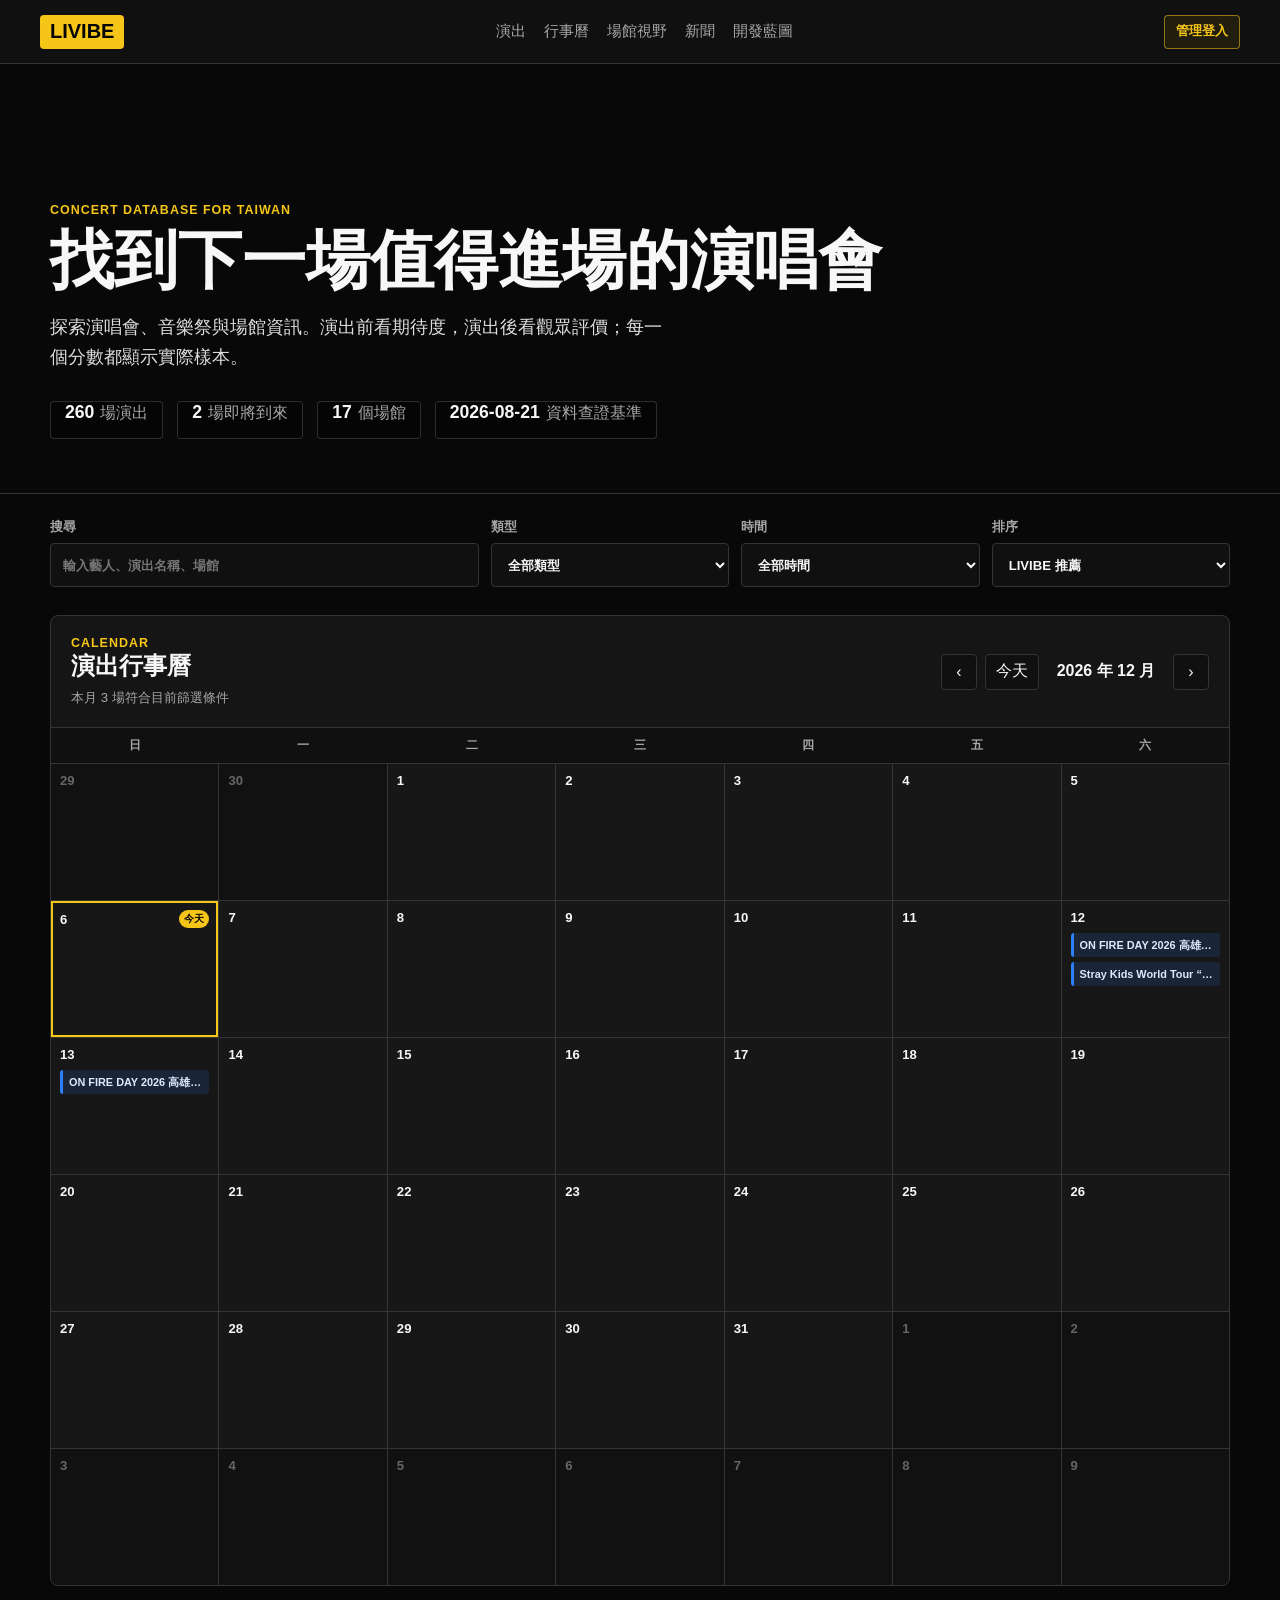
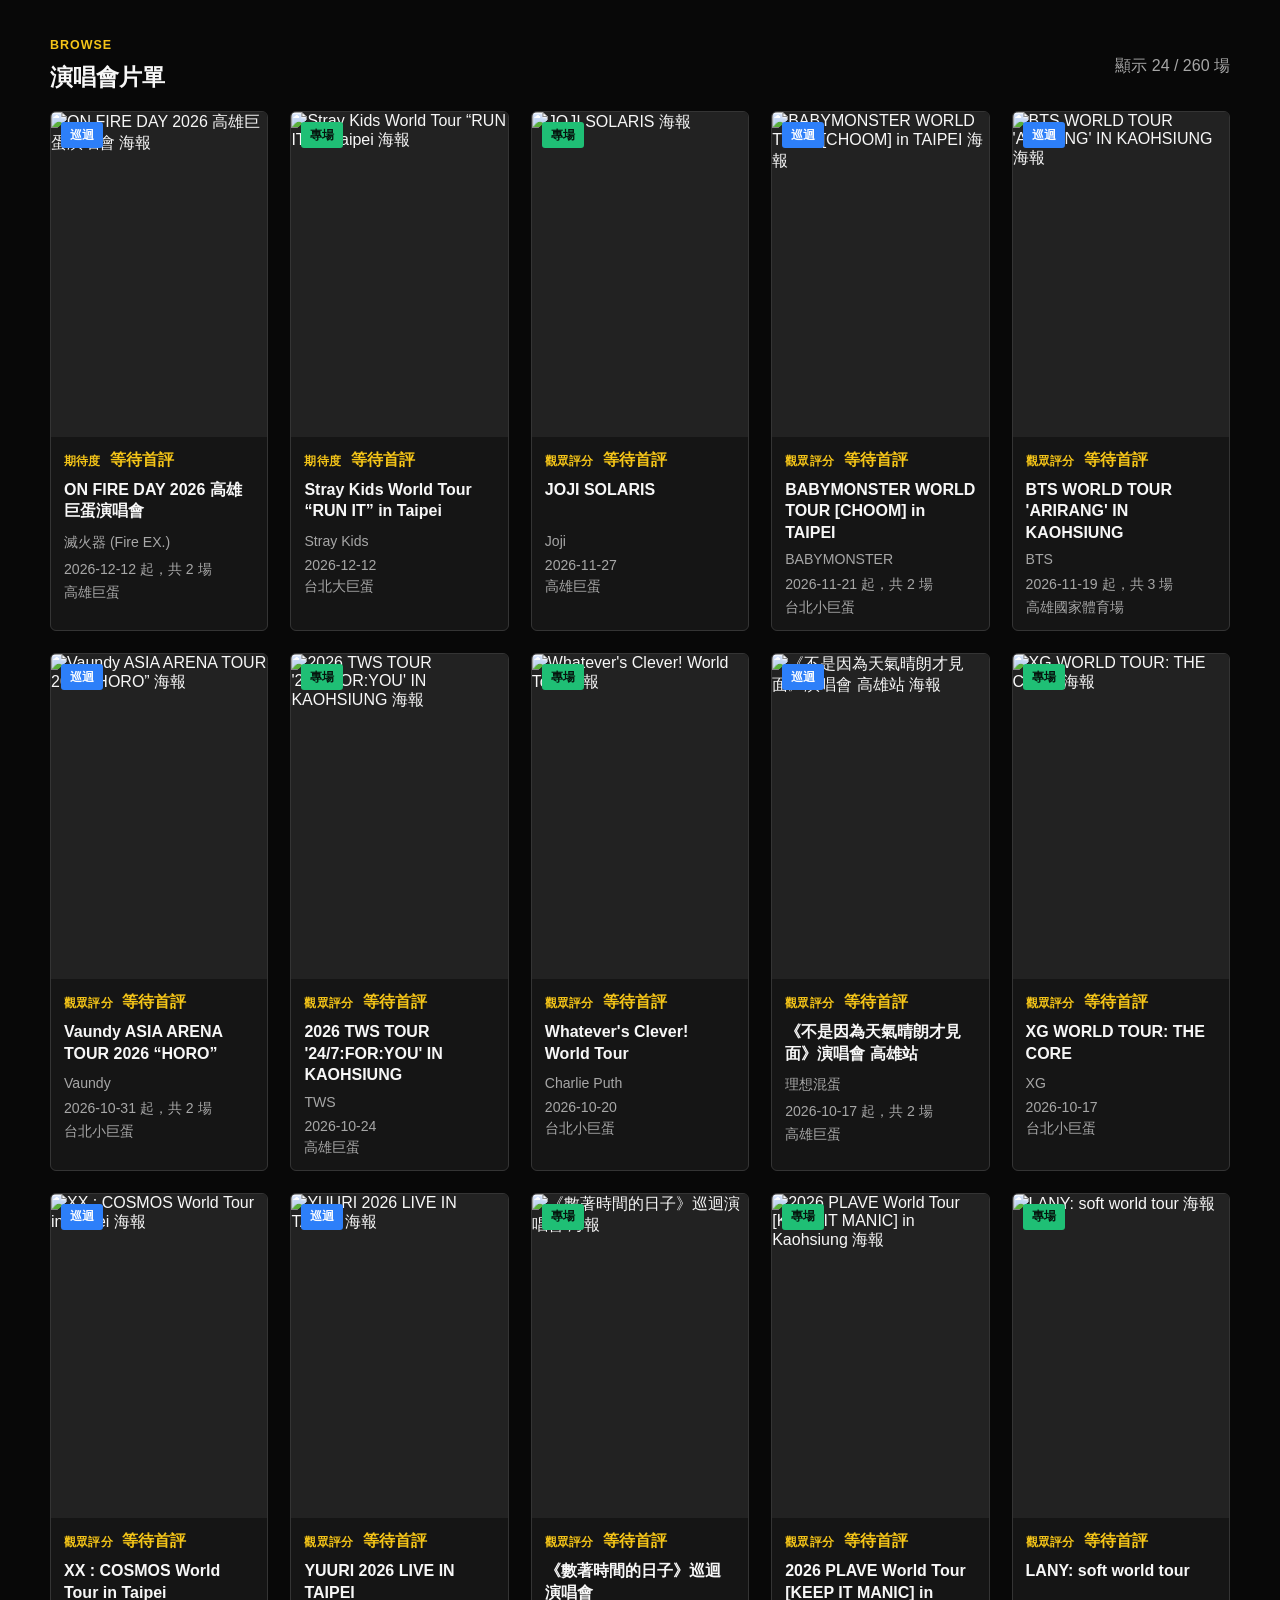
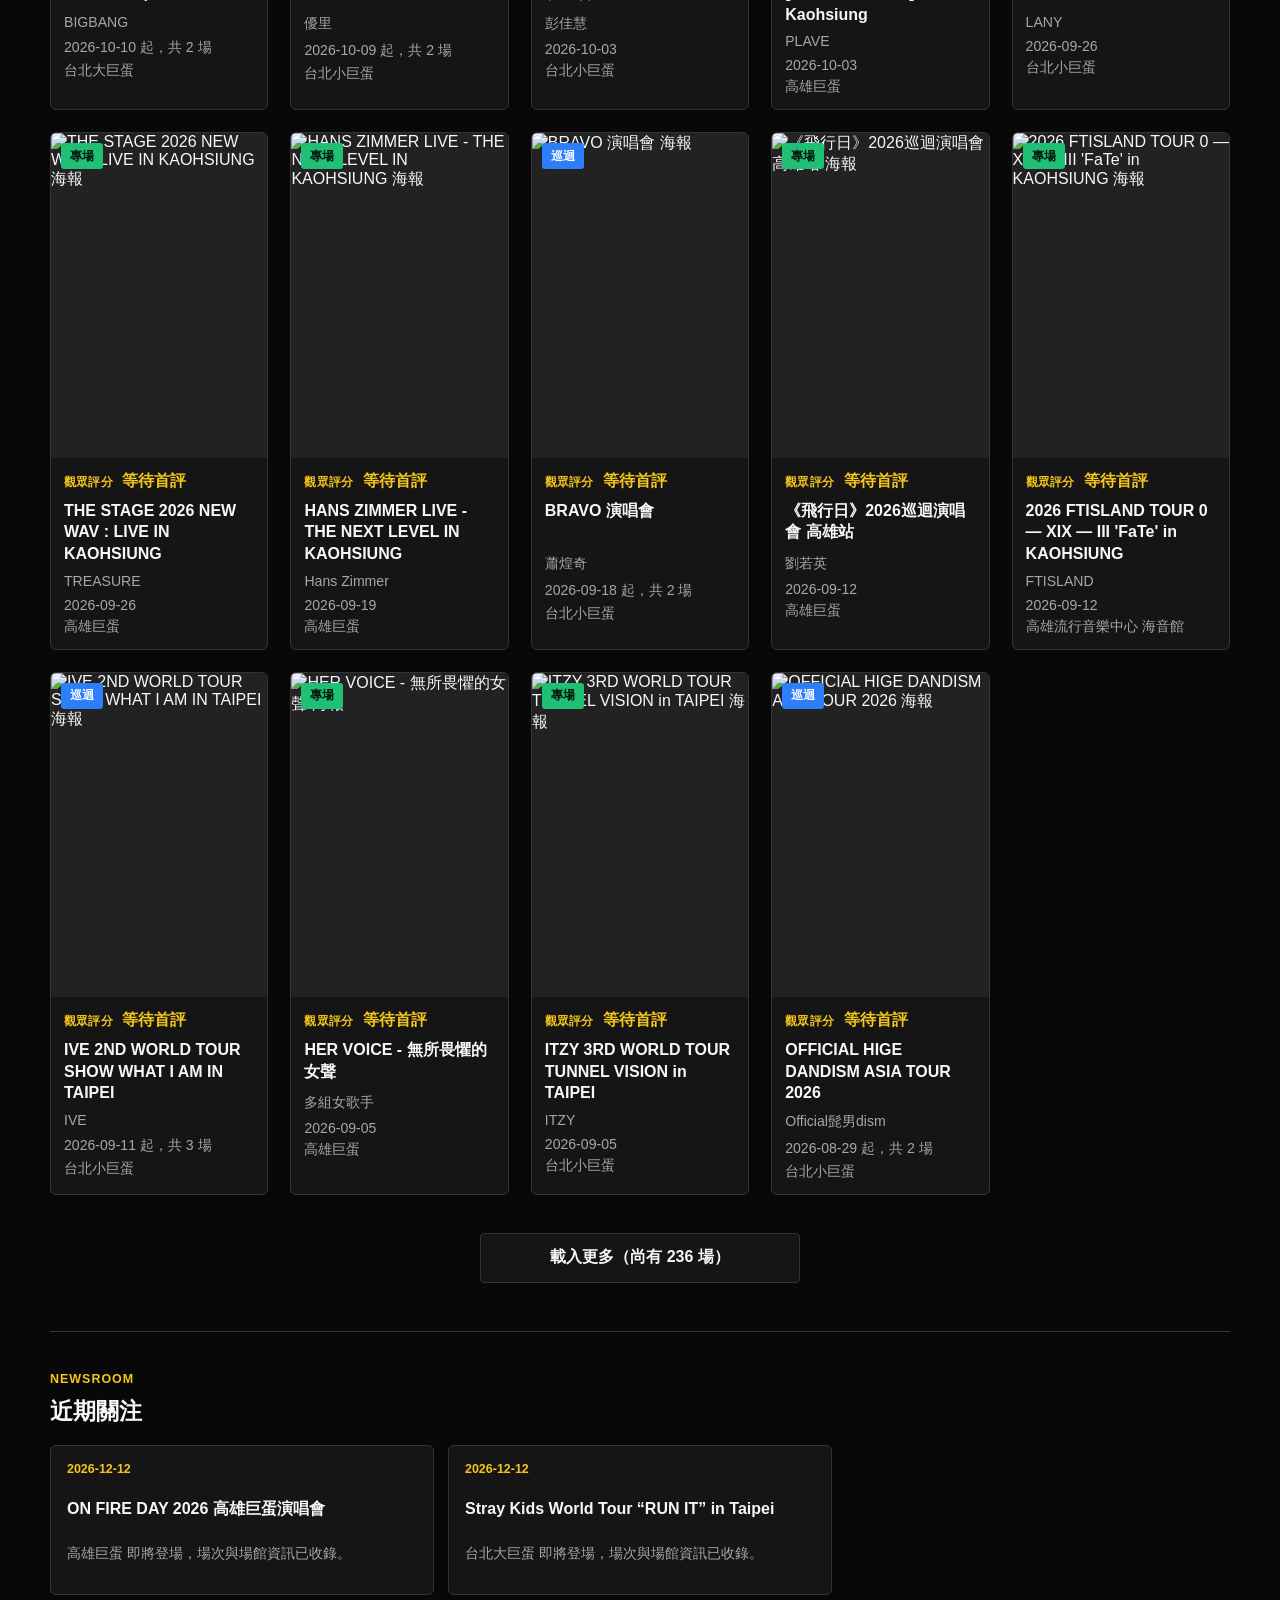
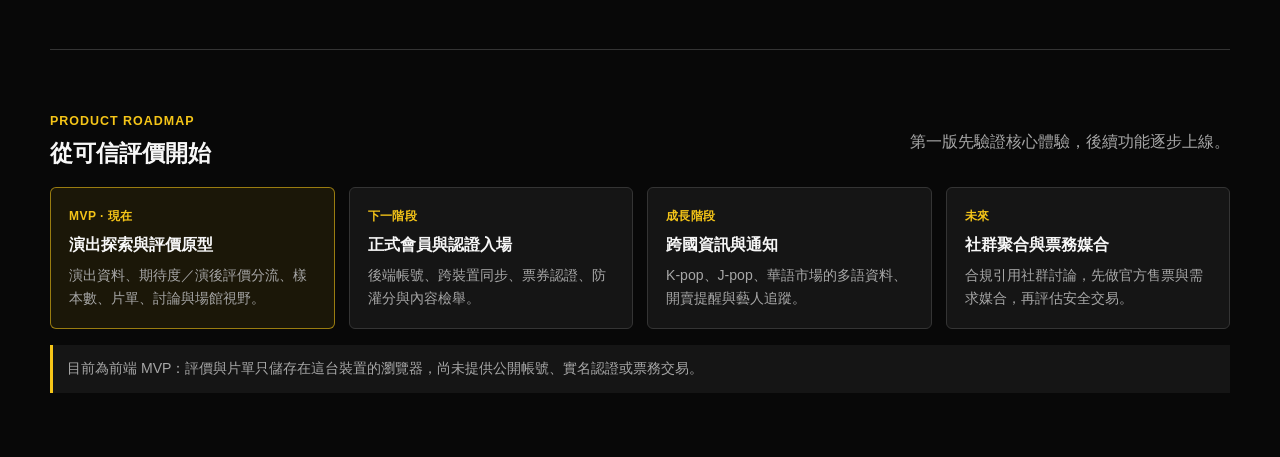
==== commit 0bf22265: "整合演唱會評價與場館視野 MVP" ====
--- a/index.html
+++ b/index.html
@@ -4,15 +4,17 @@
     <meta charset="UTF-8">
     <meta name="viewport" content="width=device-width, initial-scale=1.0">
     <title>LIVIBE - 演唱會資料庫</title>
-    <link rel="stylesheet" href="assets/css/app.css?v=20260821-10">
+    <link rel="stylesheet" href="assets/css/app.css?v=20260824-2">
 </head>
 <body>
     <nav class="navbar">
         <a href="index.html" class="logo-box">LIVIBE</a>
         <div class="nav-links">
             <a href="#concert-grid">演出</a>
+            <a href="#concert-calendar">行事曆</a>
             <a href="venues.html">場館視野</a>
             <a href="#news-strip">新聞</a>
+            <a href="#product-roadmap">開發藍圖</a>
         </div>
         <a class="nav-auth-link" data-auth-link href="login.html">管理登入</a>
     </nav>
@@ -22,7 +24,7 @@
         <div class="hero-content">
             <p class="eyebrow">Concert Database for Taiwan</p>
             <h1>找到下一場值得進場的演唱會</h1>
-            <p class="hero-copy">像 IMDb 查電影一樣，快速瀏覽演唱會、音樂祭、場館資訊、觀眾評分與討論熱度。</p>
+            <p class="hero-copy">探索演唱會、音樂祭與場館資訊。演出前看期待度，演出後看觀眾評價；每一個分數都顯示實際樣本。</p>
             <div class="hero-stats" id="hero-stats">
                 <span>載入資料中</span>
             </div>
@@ -66,6 +68,28 @@
             </label>
         </section>
 
+        <section class="calendar-section" id="concert-calendar" aria-labelledby="calendar-title">
+            <div class="calendar-header">
+                <div>
+                    <p class="eyebrow">Calendar</p>
+                    <h2 id="calendar-title">演出行事曆</h2>
+                    <p id="calendar-count">載入本月場次中</p>
+                </div>
+                <div class="calendar-controls" aria-label="切換行事曆月份">
+                    <button id="calendar-prev" type="button" aria-label="上一個月">‹</button>
+                    <button id="calendar-today" type="button">今天</button>
+                    <strong id="calendar-month" aria-live="polite"></strong>
+                    <button id="calendar-next" type="button" aria-label="下一個月">›</button>
+                </div>
+            </div>
+            <div class="calendar-scroll" tabindex="0" aria-label="演唱會月曆，可水平捲動">
+                <div class="calendar-weekdays" aria-hidden="true">
+                    <span>日</span><span>一</span><span>二</span><span>三</span><span>四</span><span>五</span><span>六</span>
+                </div>
+                <div id="calendar-grid" class="calendar-grid" role="grid" aria-label="演唱會場次"></div>
+            </div>
+        </section>
+
         <section class="section-header">
             <div>
                 <p class="eyebrow">Browse</p>
@@ -75,6 +99,9 @@
         </section>
 
         <section id="concert-grid" class="concert-grid" aria-live="polite"></section>
+        <div class="load-more-wrap">
+            <button id="load-more-button" class="secondary-button" type="button" hidden>載入更多</button>
+        </div>
 
         <section class="news-strip" id="news-strip">
             <div class="section-header compact">
@@ -85,10 +112,43 @@
             </div>
             <div class="news-grid" id="home-news"></div>
         </section>
+
+        <section class="roadmap-strip" id="product-roadmap">
+            <div class="section-header compact">
+                <div>
+                    <p class="eyebrow">Product Roadmap</p>
+                    <h2>從可信評價開始</h2>
+                </div>
+                <p>第一版先驗證核心體驗，後續功能逐步上線。</p>
+            </div>
+            <div class="roadmap-grid">
+                <article class="roadmap-card active">
+                    <span>MVP · 現在</span>
+                    <h3>演出探索與評價原型</h3>
+                    <p>演出資料、期待度／演後評價分流、樣本數、片單、討論與場館視野。</p>
+                </article>
+                <article class="roadmap-card">
+                    <span>下一階段</span>
+                    <h3>正式會員與認證入場</h3>
+                    <p>後端帳號、跨裝置同步、票券認證、防灌分與內容檢舉。</p>
+                </article>
+                <article class="roadmap-card">
+                    <span>成長階段</span>
+                    <h3>跨國資訊與通知</h3>
+                    <p>K-pop、J-pop、華語市場的多語資料、開賣提醒與藝人追蹤。</p>
+                </article>
+                <article class="roadmap-card">
+                    <span>未來</span>
+                    <h3>社群聚合與票務媒合</h3>
+                    <p>合規引用社群討論，先做官方售票與需求媒合，再評估安全交易。</p>
+                </article>
+            </div>
+            <p class="prototype-note">目前為前端 MVP：評價與片單只儲存在這台裝置的瀏覽器，尚未提供公開帳號、實名認證或票務交易。</p>
+        </section>
     </main>
 
-    <script src="assets/data/site-data.js?v=20260821-3"></script>
-    <script src="assets/js/core.js?v=20260821-10"></script>
-    <script src="assets/js/home.js?v=20260821-3"></script>
+    <script src="assets/data/site-data.js?v=20260824-2"></script>
+    <script src="assets/js/core.js?v=20260824-2"></script>
+    <script src="assets/js/home.js?v=20260824-2"></script>
 </body>
 </html>
--- a/assets/css/app.css
+++ b/assets/css/app.css
@@ -336,9 +336,9 @@
 }
 
 .home-hero h1 {
-    max-width: 760px;
+    max-width: 940px;
     margin: 0;
-    font-size: clamp(2.4rem, 5vw, 4.9rem);
+    font-size: clamp(2.4rem, 5vw, 4.2rem);
     line-height: 1.04;
 }
 
@@ -518,6 +518,253 @@
 .card-rating span {
     color: var(--muted);
     font-size: .8rem;
+}
+
+.calendar-section {
+    scroll-margin-top: 76px;
+    margin: 4px 0 34px;
+    overflow: hidden;
+    border: 1px solid var(--line);
+    border-radius: 8px;
+    background: var(--surface);
+}
+
+.calendar-header {
+    display: flex;
+    align-items: center;
+    justify-content: space-between;
+    gap: 20px;
+    padding: 20px;
+    border-bottom: 1px solid var(--line);
+}
+
+.calendar-header h2,
+.calendar-header p {
+    margin: 0;
+}
+
+.calendar-header > div:first-child > p:last-child {
+    margin-top: 7px;
+    color: var(--muted);
+    font-size: .82rem;
+}
+
+.calendar-controls {
+    display: flex;
+    align-items: center;
+    gap: 8px;
+}
+
+.calendar-controls strong {
+    min-width: 118px;
+    color: var(--text);
+    text-align: center;
+}
+
+.calendar-controls button {
+    min-width: 36px;
+    min-height: 36px;
+    padding: 0 10px;
+    border: 1px solid var(--line);
+    border-radius: 4px;
+    background: #101010;
+    color: var(--text);
+    cursor: pointer;
+}
+
+.calendar-controls button:hover,
+.calendar-controls button:focus-visible {
+    border-color: var(--imdb-yellow);
+    color: var(--imdb-yellow);
+}
+
+.calendar-scroll {
+    overflow-x: auto;
+}
+
+.calendar-weekdays,
+.calendar-grid {
+    min-width: 760px;
+    display: grid;
+    grid-template-columns: repeat(7, minmax(0, 1fr));
+}
+
+.calendar-weekdays {
+    border-bottom: 1px solid var(--line);
+    background: #101010;
+}
+
+.calendar-weekdays span {
+    padding: 9px 8px;
+    color: var(--muted);
+    font-size: .75rem;
+    font-weight: 800;
+    text-align: center;
+}
+
+.calendar-grid {
+    gap: 1px;
+    background: var(--line);
+}
+
+.calendar-day {
+    min-height: 136px;
+    padding: 9px;
+    background: #171717;
+}
+
+.calendar-day.outside-month {
+    background: #111;
+    color: #666;
+}
+
+.calendar-day.today {
+    box-shadow: inset 0 0 0 2px var(--imdb-yellow);
+}
+
+.calendar-date-row {
+    display: flex;
+    align-items: center;
+    justify-content: space-between;
+    gap: 6px;
+    margin-bottom: 8px;
+}
+
+.calendar-date-row time {
+    font-size: .82rem;
+    font-weight: 900;
+}
+
+.calendar-date-row span {
+    padding: 2px 5px;
+    border-radius: 999px;
+    background: var(--imdb-yellow);
+    color: #080808;
+    font-size: .62rem;
+    font-weight: 900;
+}
+
+.calendar-day-events {
+    display: grid;
+    gap: 5px;
+}
+
+.calendar-event {
+    overflow: hidden;
+    padding: 5px 6px;
+    border-left: 3px solid var(--blue);
+    border-radius: 3px;
+    background: rgba(45, 127, 249, .14);
+    color: #dce9ff;
+    font-size: .68rem;
+    font-weight: 800;
+    line-height: 1.3;
+    text-overflow: ellipsis;
+    white-space: nowrap;
+}
+
+.calendar-event.past {
+    border-left-color: #666;
+    background: rgba(255, 255, 255, .06);
+    color: #aaa;
+}
+
+.calendar-event:hover,
+.calendar-event:focus-visible {
+    outline: 1px solid var(--imdb-yellow);
+    color: var(--text);
+}
+
+.calendar-more {
+    color: var(--muted);
+    font-size: .65rem;
+    font-weight: 700;
+}
+
+.card-rating .card-rating-label {
+    display: inline-flex;
+    margin-right: 5px;
+    color: var(--imdb-yellow);
+    font-size: .72rem;
+    letter-spacing: .02em;
+}
+
+.load-more-wrap {
+    display: flex;
+    justify-content: center;
+    padding: 0 0 48px;
+}
+
+.load-more-wrap .secondary-button {
+    min-width: min(320px, 100%);
+}
+
+.roadmap-strip {
+    padding: 46px 0 64px;
+    border-top: 1px solid var(--line);
+}
+
+.roadmap-grid {
+    display: grid;
+    grid-template-columns: repeat(4, minmax(0, 1fr));
+    gap: 14px;
+}
+
+.roadmap-card {
+    padding: 18px;
+    border: 1px solid var(--line);
+    border-radius: 6px;
+    background: var(--surface);
+}
+
+.roadmap-card.active {
+    border-color: rgba(245, 197, 24, .58);
+    background: rgba(245, 197, 24, .08);
+}
+
+.roadmap-card span {
+    color: var(--imdb-yellow);
+    font-size: .75rem;
+    font-weight: 900;
+    letter-spacing: .04em;
+    text-transform: uppercase;
+}
+
+.roadmap-card h3 {
+    margin: 10px 0 8px;
+    font-size: 1rem;
+}
+
+.roadmap-card p,
+.prototype-note {
+    margin: 0;
+    color: var(--muted);
+    font-size: .88rem;
+    line-height: 1.65;
+}
+
+.roadmap-strip > .prototype-note {
+    margin-top: 16px;
+    padding: 12px 14px;
+    border-left: 3px solid var(--imdb-yellow);
+    background: var(--surface);
+}
+
+#review-disclosure {
+    margin: 0 0 16px;
+    padding: 11px 12px;
+    border-radius: 4px;
+    background: rgba(245, 197, 24, .08);
+}
+
+.score-method-panel ol {
+    display: grid;
+    gap: 9px;
+    margin: 0;
+    padding-left: 20px;
+    color: var(--muted);
+    font-size: .88rem;
+    line-height: 1.55;
 }
 
 .card-content h3 {
@@ -1288,6 +1535,20 @@
     text-shadow: 0 2px 8px #000;
 }
 
+.seat-view-photo.is-placeholder {
+    align-items: center;
+    justify-content: center;
+    background:
+        radial-gradient(circle at 30% 20%, rgba(245, 197, 24, .16), transparent 38%),
+        repeating-linear-gradient(135deg, #222 0, #222 12px, #1b1b1b 12px, #1b1b1b 24px);
+}
+
+.seat-view-photo.is-placeholder span {
+    color: var(--muted);
+    text-align: center;
+    text-shadow: none;
+}
+
 .seat-result-heading {
     display: flex;
     align-items: flex-start;
@@ -1527,6 +1788,11 @@
 
 .mini-rating span {
     color: var(--muted);
+}
+
+.zone-share-button {
+    width: calc(100% - 28px);
+    margin: 0 14px 14px;
 }
 
 .venue-list-header {
@@ -1781,7 +2047,8 @@
     .venue-grid,
     .info-grid,
     .news-grid,
-    .news-list {
+    .news-list,
+    .roadmap-grid {
         grid-template-columns: 1fr;
     }
 
@@ -1811,6 +2078,15 @@
         flex-direction: column;
     }
 
+    .calendar-header {
+        align-items: stretch;
+        flex-direction: column;
+    }
+
+    .calendar-controls {
+        justify-content: space-between;
+    }
+
     .concert-grid {
         grid-template-columns: repeat(2, minmax(0, 1fr));
         gap: 14px;
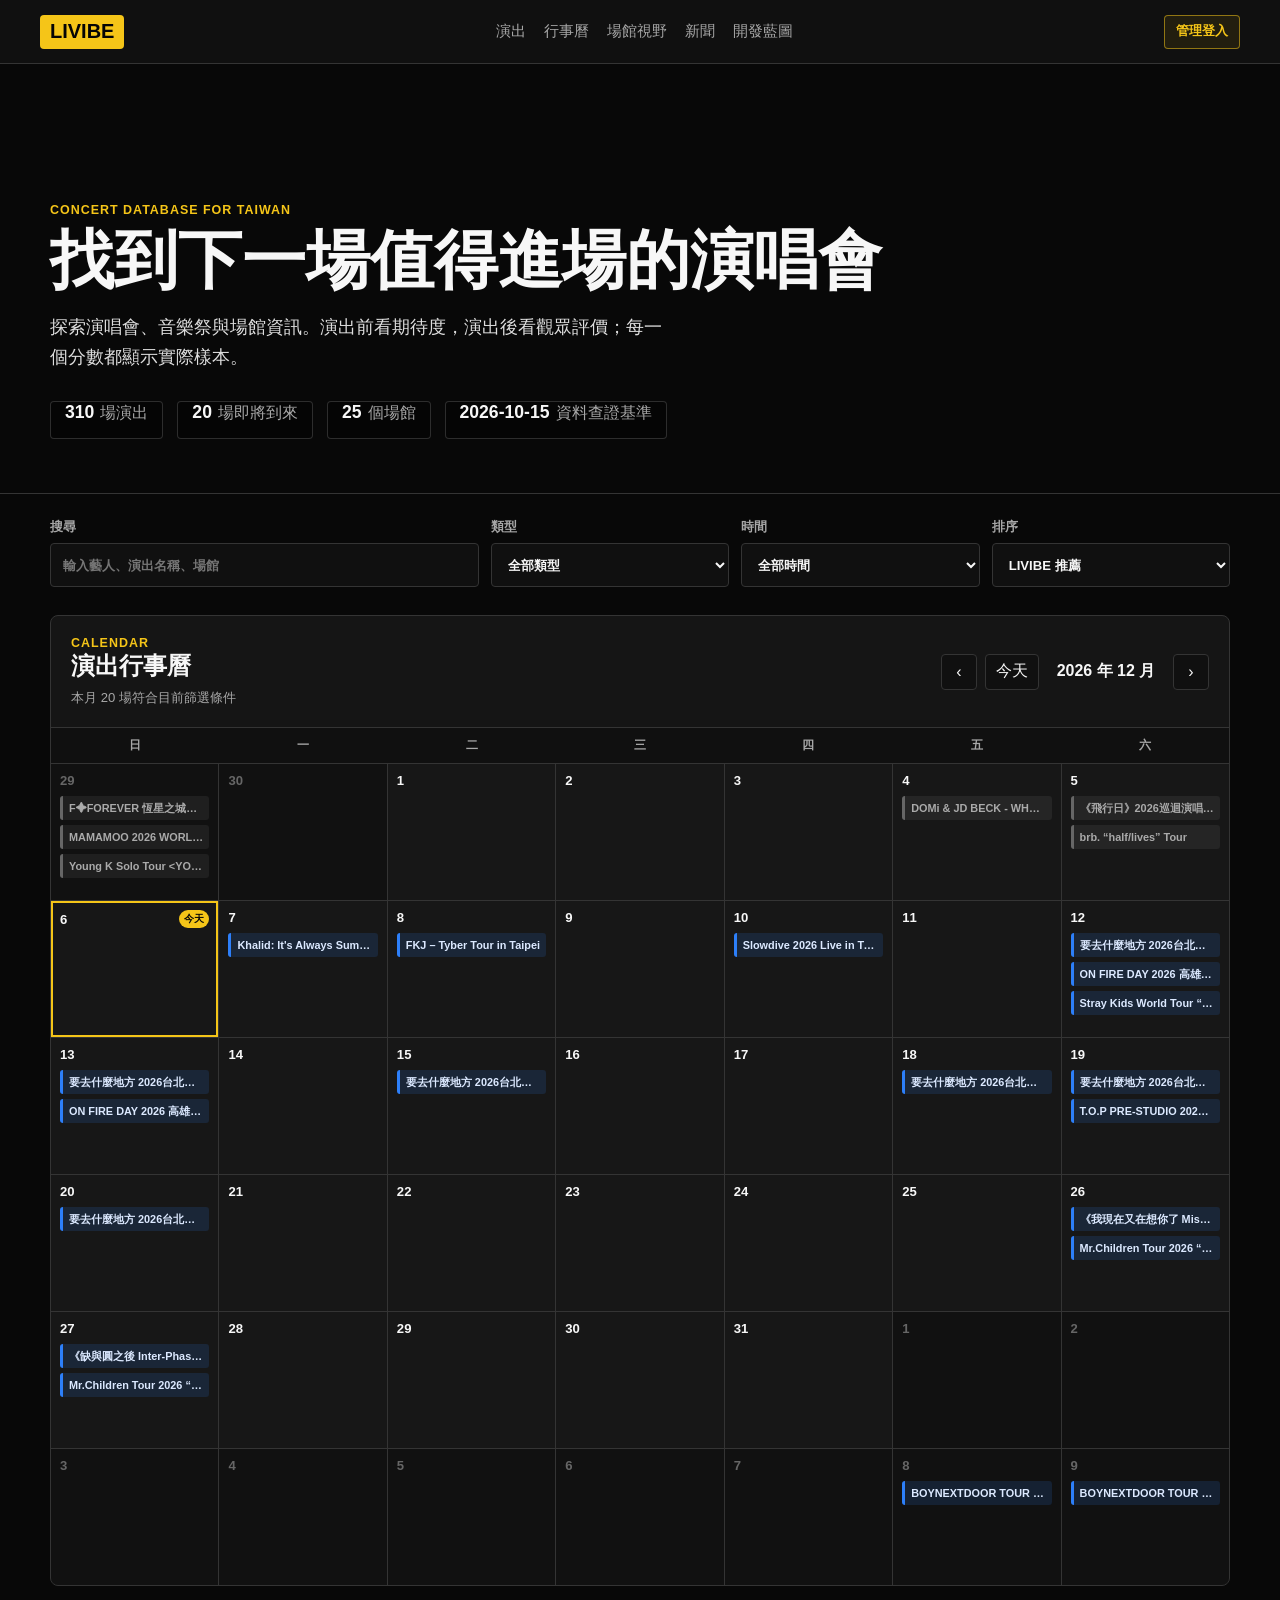
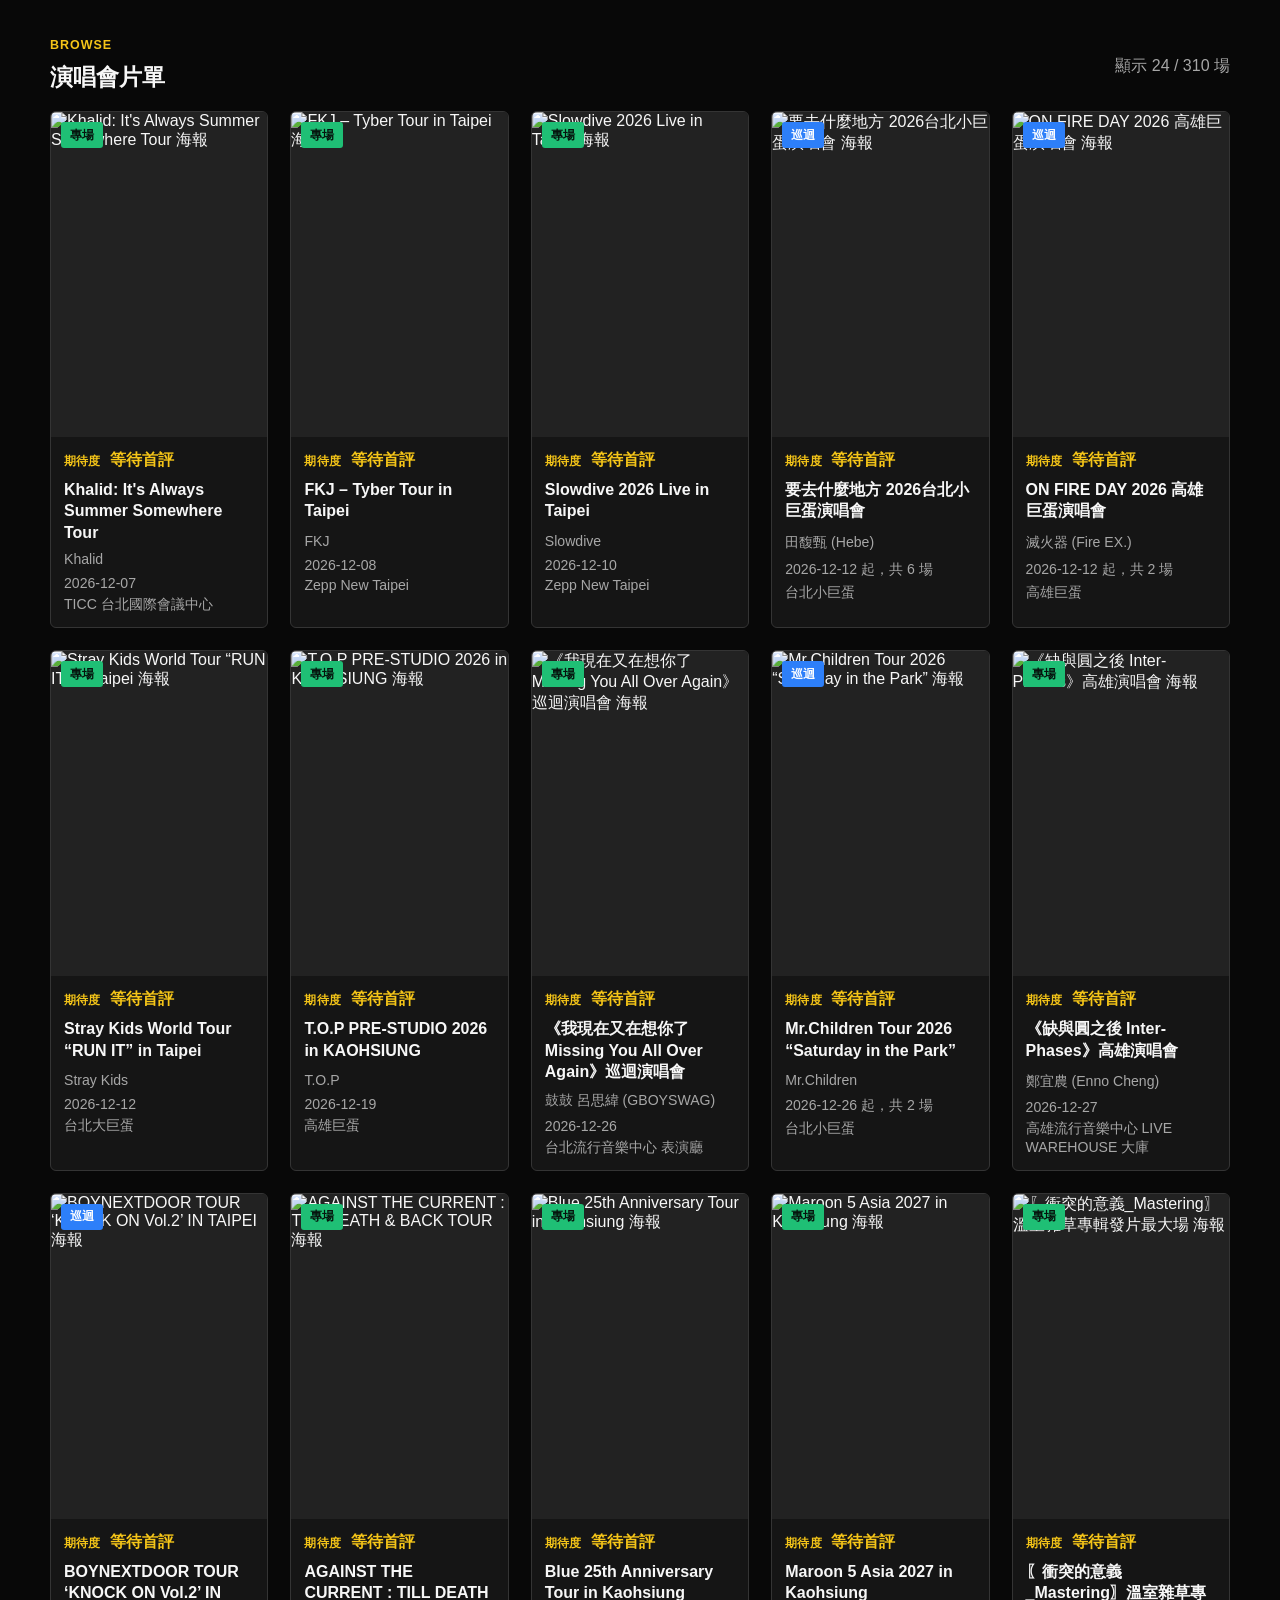
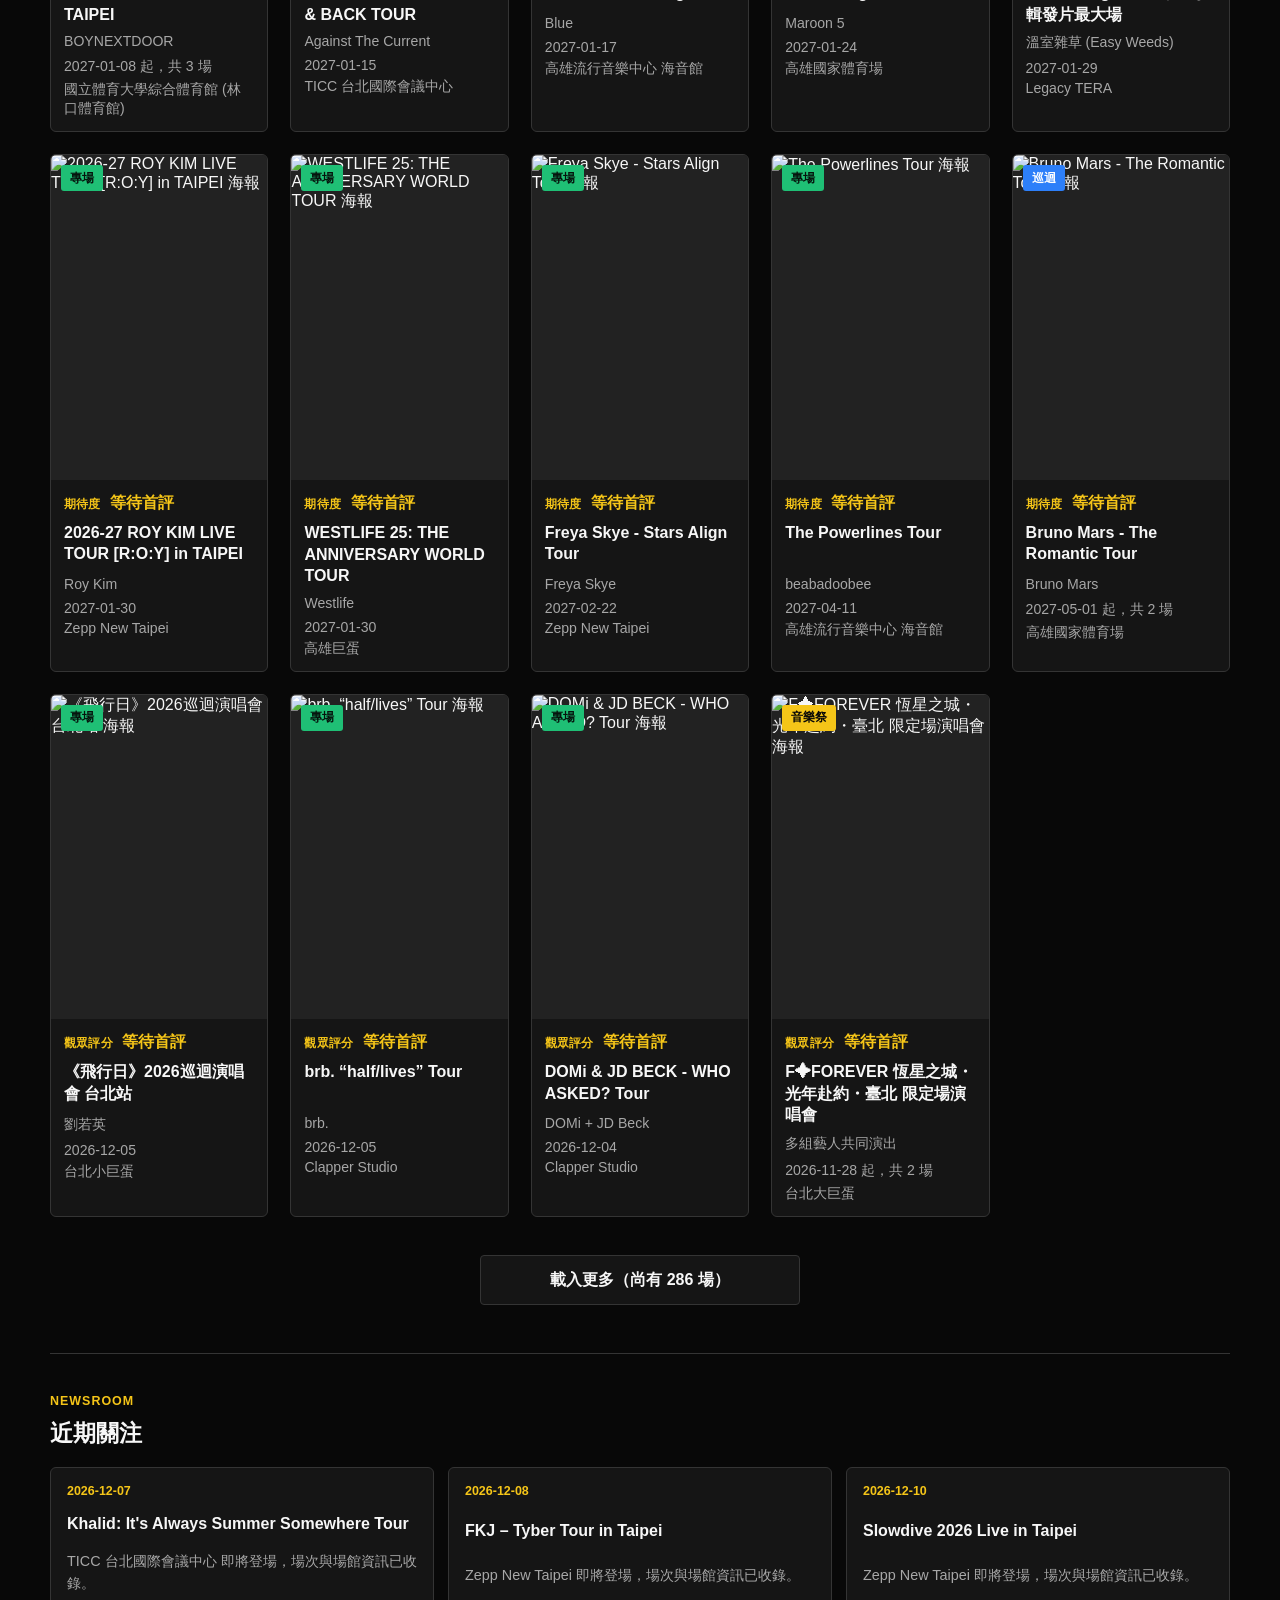
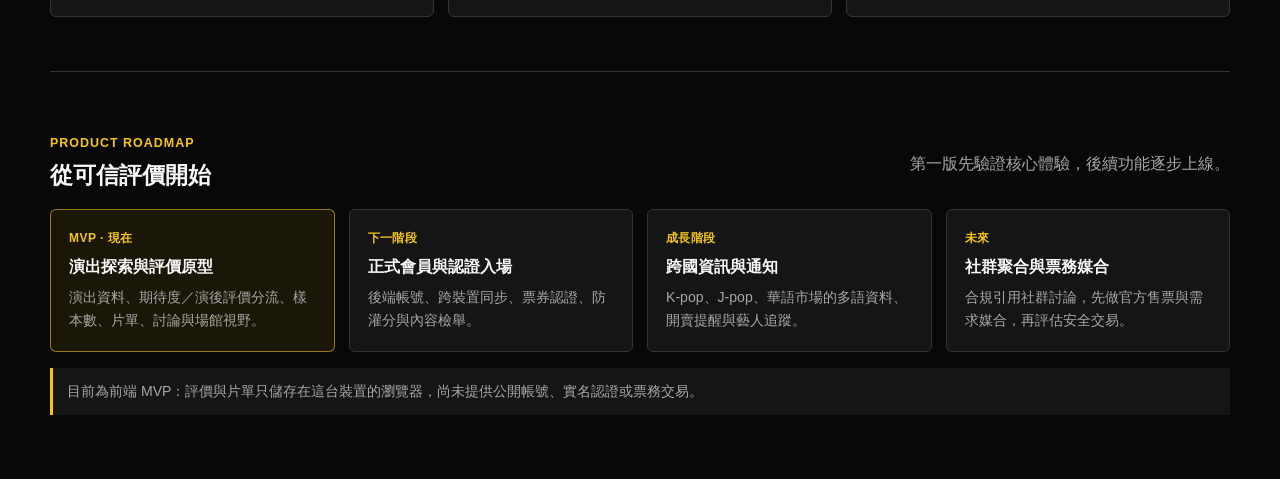
==== commit 45180cdf: "新增官方海報顯示與更新演唱會資料" ====
--- a/index.html
+++ b/index.html
@@ -147,8 +147,8 @@
         </section>
     </main>
 
-    <script src="assets/data/site-data.js?v=20260824-2"></script>
-    <script src="assets/js/core.js?v=20260824-2"></script>
-    <script src="assets/js/home.js?v=20260824-2"></script>
+    <script src="assets/data/site-data.js?v=20261015-1"></script>
+    <script src="assets/js/core.js?v=20261015-1"></script>
+    <script src="assets/js/home.js?v=20261015-1"></script>
 </body>
 </html>
